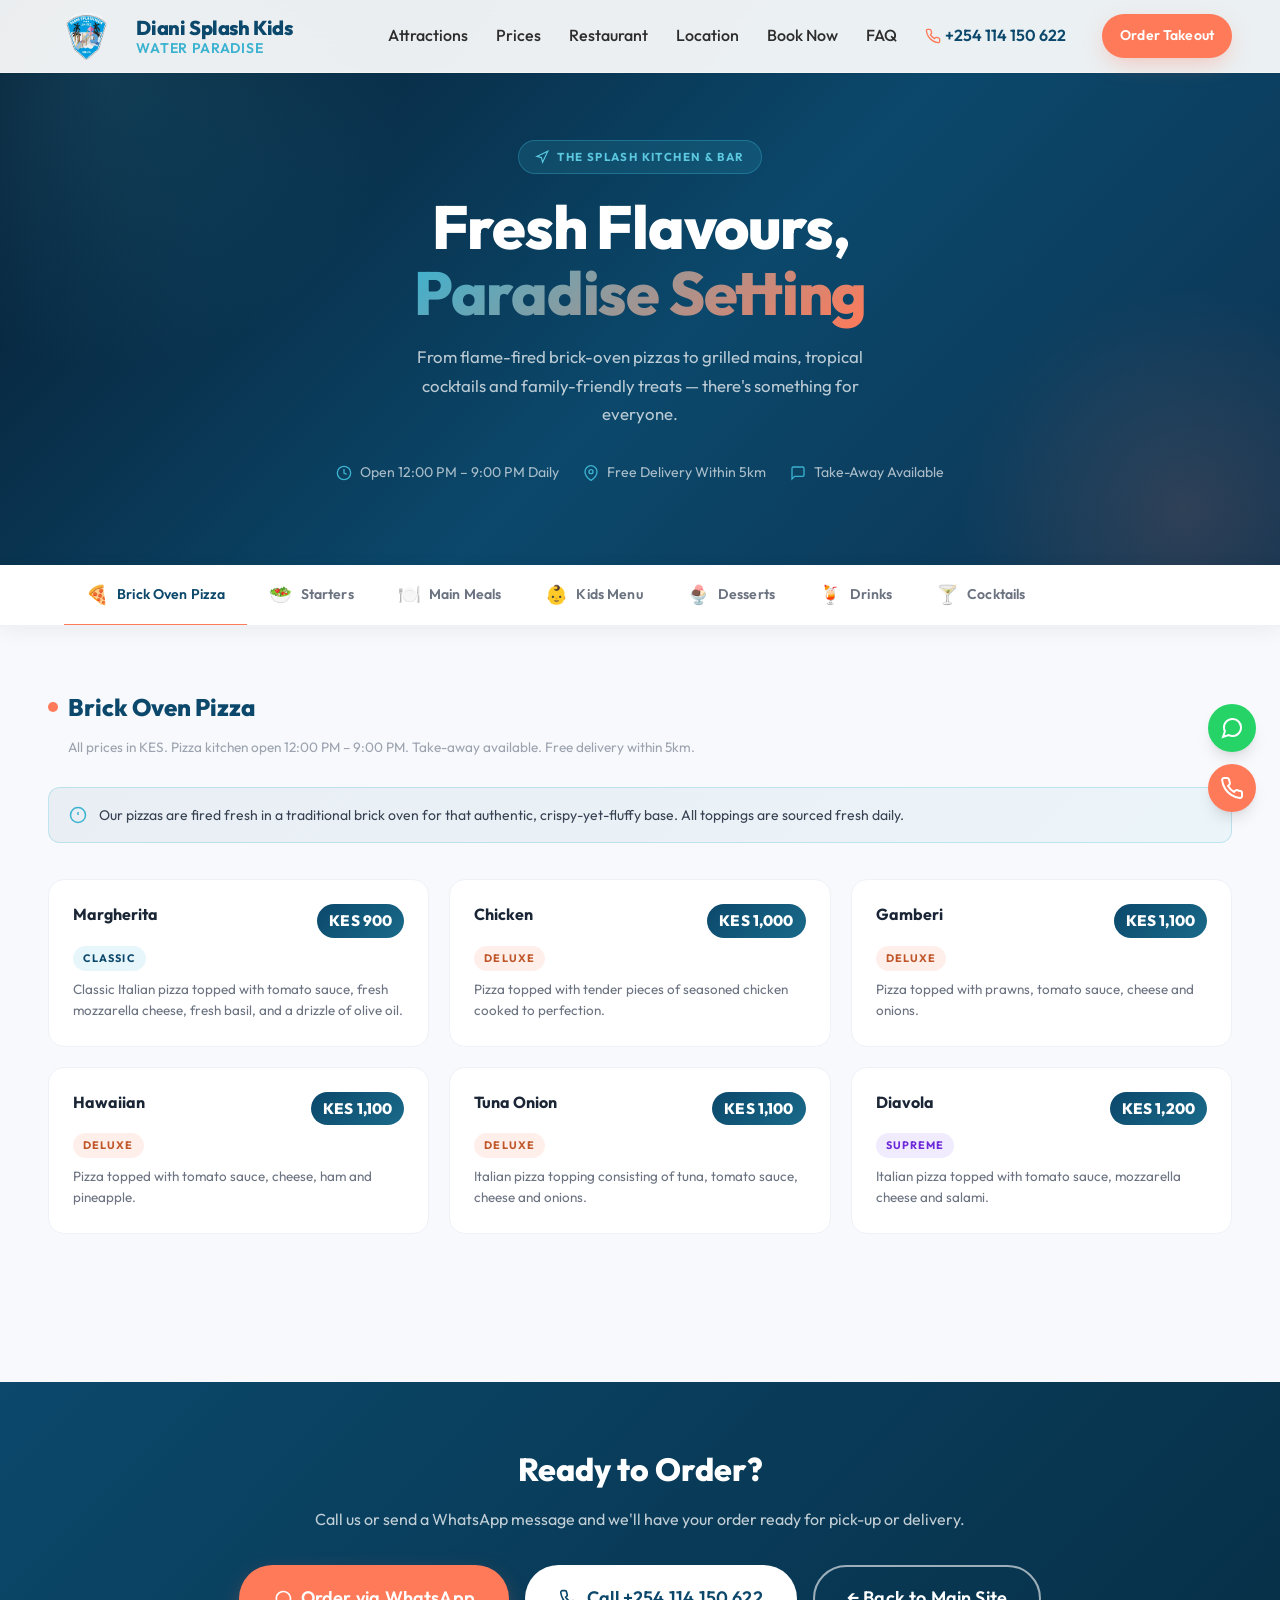
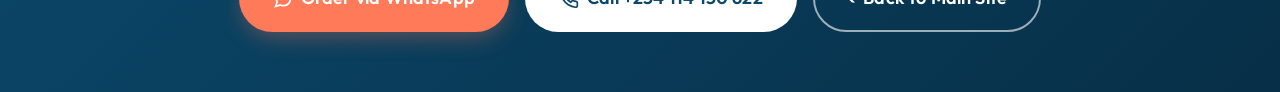
==== menu.html @ 2550af13 "Initial commit with SEO and GEO optimizations" ====
<!DOCTYPE html>
<html lang="en">
<head>
    <meta charset="UTF-8">
    <meta name="viewport" content="width=device-width, initial-scale=1.0">
    <meta http-equiv="X-UA-Compatible" content="IE=edge">
    <title>Menu | The Splash Kitchen &amp; Bar — Diani Splash Kids</title>
    <meta name="description" content="Explore the full menu at The Splash Kitchen & Bar, Diani Splash Kids. Brick-oven pizza, grilled mains, kids meals, fresh juices, cocktails and more.">
    <link rel="preconnect" href="https://fonts.googleapis.com">
    <link rel="preconnect" href="https://fonts.gstatic.com" crossorigin>
    <link href="https://fonts.googleapis.com/css2?family=Outfit:wght@300;400;500;600;700;800&display=swap" rel="stylesheet">
    <link rel="icon" type="image/webp" href="images/logo.webp">
    <link rel="stylesheet" href="css/style.css?v=2.2">

    <style>
        /* =============================================
           MENU PAGE — PREMIUM STYLES
           ============================================= */

        /* ---- Page Hero ---- */
        .menu-hero {
            background: linear-gradient(135deg, #071a2e 0%, #0B486B 55%, #0d3352 100%);
            padding: 140px 0 80px;
            text-align: center;
            position: relative;
            overflow: hidden;
        }
        .menu-hero::before {
            content: '';
            position: absolute;
            top: -40%;
            left: -15%;
            width: 600px;
            height: 600px;
            background: radial-gradient(circle, rgba(59,178,208,.18) 0%, transparent 70%);
            border-radius: 50%;
            pointer-events: none;
        }
        .menu-hero::after {
            content: '';
            position: absolute;
            bottom: -30%;
            right: -10%;
            width: 450px;
            height: 450px;
            background: radial-gradient(circle, rgba(255,122,89,.14) 0%, transparent 70%);
            border-radius: 50%;
            pointer-events: none;
        }
        .menu-hero-inner { position: relative; z-index: 1; }
        .menu-hero-badge {
            display: inline-flex;
            align-items: center;
            gap: 8px;
            background: rgba(59,178,208,.15);
            border: 1px solid rgba(59,178,208,.35);
            color: #5CC8E0;
            font-size: .72rem;
            font-weight: 700;
            text-transform: uppercase;
            letter-spacing: .12em;
            padding: 6px 16px;
            border-radius: 100px;
            margin-bottom: 20px;
        }
        .menu-hero-title {
            font-size: clamp(2.2rem, 5vw, 3.8rem);
            font-weight: 800;
            color: #fff;
            line-height: 1.1;
            letter-spacing: -.02em;
            margin-bottom: 16px;
        }
        .menu-hero-title span {
            background: linear-gradient(135deg, #3BB2D0, #FF7A59);
            -webkit-background-clip: text;
            -webkit-text-fill-color: transparent;
            background-clip: text;
        }
        .menu-hero-sub {
            font-size: 1.05rem;
            color: rgba(255,255,255,.72);
            max-width: 500px;
            margin: 0 auto 32px;
            line-height: 1.7;
        }
        .menu-hero-info {
            display: flex;
            flex-wrap: wrap;
            gap: 24px;
            justify-content: center;
        }
        .menu-hero-info-item {
            display: flex;
            align-items: center;
            gap: 8px;
            font-size: .88rem;
            color: rgba(255,255,255,.65);
        }
        .menu-hero-info-item svg { color: #3BB2D0; flex-shrink: 0; }

        /* ---- Tab Nav ---- */
        .menu-tabs-wrapper {
            background: #fff;
            border-bottom: 2px solid #eef2f7;
            position: sticky;
            top: 72px;
            z-index: 90;
            box-shadow: 0 4px 20px rgba(0,0,0,.06);
        }
        .menu-tabs {
            display: flex;
            gap: 0;
            overflow-x: auto;
            scrollbar-width: none;
            -ms-overflow-style: none;
            max-width: 1200px;
            margin: 0 auto;
            padding: 0 24px;
        }
        .menu-tabs::-webkit-scrollbar { display: none; }

        .menu-tab {
            display: flex;
            align-items: center;
            gap: 8px;
            padding: 18px 22px;
            font-family: 'Outfit', sans-serif;
            font-size: .88rem;
            font-weight: 600;
            color: #6B7280;
            background: none;
            border: none;
            border-bottom: 3px solid transparent;
            cursor: pointer;
            white-space: nowrap;
            transition: all .22s ease;
            margin-bottom: -2px;
            letter-spacing: .01em;
        }
        .menu-tab .tab-icon { font-size: 1.15rem; }
        .menu-tab:hover { color: #0B486B; }
        .menu-tab.active {
            color: #0B486B;
            border-bottom-color: #FF7A59;
        }

        /* ---- Menu Content Area ---- */
        .menu-content {
            background: #f7f9fc;
            min-height: 60vh;
            padding: 60px 0 100px;
        }
        .menu-panel { display: none; }
        .menu-panel.active { display: block; }

        .menu-section-heading {
            font-size: 1.5rem;
            font-weight: 800;
            color: #0B486B;
            margin: 0 0 8px;
            display: flex;
            align-items: center;
            gap: 10px;
        }
        .menu-section-heading .dot {
            width: 10px; height: 10px;
            border-radius: 50%;
            background: #FF7A59;
            flex-shrink: 0;
        }
        .menu-section-note {
            font-size: .85rem;
            color: #9CA3AF;
            margin-bottom: 28px;
            padding-left: 20px;
        }

        /* ---- Menu Grid ---- */
        .menu-grid {
            display: grid;
            grid-template-columns: repeat(auto-fill, minmax(300px, 1fr));
            gap: 20px;
            margin-bottom: 48px;
        }

        /* ---- Menu Item Card ---- */
        .menu-card {
            background: #fff;
            border-radius: 16px;
            padding: 24px;
            border: 1.5px solid #eef2f7;
            transition: all .25s cubic-bezier(.16,1,.3,1);
            position: relative;
            display: flex;
            flex-direction: column;
            gap: 8px;
        }
        .menu-card:hover {
            transform: translateY(-4px);
            box-shadow: 0 16px 40px rgba(11,72,107,.12);
            border-color: rgba(59,178,208,.3);
        }
        .menu-card-top {
            display: flex;
            align-items: flex-start;
            justify-content: space-between;
            gap: 12px;
        }
        .menu-card-name {
            font-size: 1rem;
            font-weight: 700;
            color: #1a2535;
            line-height: 1.3;
            flex: 1;
        }
        .menu-card-price {
            font-size: .95rem;
            font-weight: 800;
            color: #fff;
            background: linear-gradient(135deg, #0B486B, #1a6a8a);
            padding: 4px 12px;
            border-radius: 100px;
            white-space: nowrap;
            flex-shrink: 0;
            letter-spacing: .01em;
        }
        .menu-card-tier {
            display: inline-block;
            font-size: .68rem;
            font-weight: 700;
            text-transform: uppercase;
            letter-spacing: .1em;
            padding: 3px 10px;
            border-radius: 100px;
            align-self: flex-start;
        }
        .tier-classic { background: rgba(59,178,208,.12); color: #0B486B; }
        .tier-deluxe  { background: rgba(255,122,89,.12); color: #c0572b; }
        .tier-supreme { background: rgba(139,92,246,.12);  color: #6d28d9; }

        .menu-card-desc {
            font-size: .84rem;
            color: #6B7280;
            line-height: 1.6;
        }
        .menu-card-ingredients {
            font-size: .8rem;
            color: #9CA3AF;
            line-height: 1.5;
        }
        .menu-card-ingredients strong {
            font-weight: 600;
            color: #6B7280;
        }

        /* ---- Drinks layout — two-column for lists ---- */
        .menu-drinks-grid {
            display: grid;
            grid-template-columns: repeat(auto-fill, minmax(260px, 1fr));
            gap: 16px;
            margin-bottom: 40px;
        }
        .drink-card {
            background: #fff;
            border-radius: 14px;
            padding: 18px 20px;
            border: 1.5px solid #eef2f7;
            display: flex;
            align-items: center;
            justify-content: space-between;
            gap: 12px;
            transition: all .22s ease;
        }
        .drink-card:hover {
            transform: translateY(-3px);
            box-shadow: 0 10px 28px rgba(11,72,107,.1);
            border-color: rgba(59,178,208,.3);
        }
        .drink-card-left { flex: 1; }
        .drink-card-name {
            font-size: .95rem;
            font-weight: 700;
            color: #1a2535;
        }
        .drink-card-sub {
            font-size: .78rem;
            color: #9CA3AF;
            margin-top: 3px;
            line-height: 1.4;
        }
        .drink-card-price {
            font-size: .9rem;
            font-weight: 800;
            color: #0B486B;
            white-space: nowrap;
            flex-shrink: 0;
        }

        /* Cocktail card — needs ingredients */
        .cocktail-card {
            background: #fff;
            border-radius: 16px;
            padding: 22px 24px;
            border: 1.5px solid #eef2f7;
            transition: all .25s ease;
            display: flex;
            flex-direction: column;
            gap: 8px;
        }
        .cocktail-card:hover {
            transform: translateY(-4px);
            box-shadow: 0 16px 40px rgba(11,72,107,.12);
            border-color: rgba(255,122,89,.3);
        }
        .cocktail-card-top {
            display: flex;
            align-items: flex-start;
            justify-content: space-between;
            gap: 12px;
        }
        .cocktail-card-name {
            font-size: 1rem;
            font-weight: 700;
            color: #1a2535;
        }
        .cocktail-card-price {
            font-size: .9rem;
            font-weight: 800;
            color: #fff;
            background: linear-gradient(135deg, #FF7A59, #e85d38);
            padding: 4px 12px;
            border-radius: 100px;
            white-space: nowrap;
            flex-shrink: 0;
        }
        .cocktail-card-ingredients {
            font-size: .82rem;
            color: #9CA3AF;
            line-height: 1.55;
        }

        /* Sub-section separator */
        .menu-sub-section { margin-top: 48px; }
        .menu-sub-section:first-child { margin-top: 0; }

        .sub-heading {
            display: flex;
            align-items: center;
            gap: 12px;
            margin-bottom: 20px;
        }
        .sub-heading-title {
            font-size: 1.05rem;
            font-weight: 700;
            color: #374151;
            white-space: nowrap;
        }
        .sub-heading-line {
            flex: 1;
            height: 1px;
            background: #e5e9f0;
        }

        /* ---- Note Banner ---- */
        .menu-note {
            background: linear-gradient(135deg, rgba(11,72,107,.06), rgba(59,178,208,.06));
            border: 1px solid rgba(59,178,208,.25);
            border-radius: 12px;
            padding: 16px 20px;
            display: flex;
            align-items: flex-start;
            gap: 12px;
            margin-bottom: 36px;
            font-size: .875rem;
            color: #374151;
            line-height: 1.6;
        }
        .menu-note svg { color: #3BB2D0; flex-shrink: 0; margin-top: 2px; }

        /* ---- Order CTA bar ---- */
        .menu-order-bar {
            background: linear-gradient(135deg, #0B486B 0%, #072f47 100%);
            padding: 60px 0;
            text-align: center;
        }
        .menu-order-bar h2 {
            font-size: 2rem;
            font-weight: 800;
            color: #fff;
            margin-bottom: 10px;
        }
        .menu-order-bar p {
            color: rgba(255,255,255,.75);
            margin-bottom: 32px;
            font-size: 1rem;
        }
        .menu-order-btns {
            display: flex;
            gap: 16px;
            justify-content: center;
            flex-wrap: wrap;
        }

        /* ---- Responsive ---- */
        @media (max-width: 768px) {
            .menu-hero { padding: 120px 0 56px; }
            .menu-tab { padding: 14px 16px; font-size: .8rem; }
            .menu-grid { grid-template-columns: 1fr; }
            .menu-drinks-grid { grid-template-columns: 1fr; }
        }
    </style>
</head>
<body>

    <!-- Skip to Content -->
    <a href="#main-content" class="skip-link">Skip to main content</a>

    <!-- Header -->
    <header class="site-header scrolled" id="header">
        <div class="container header-container">
            <a href="index.html" class="logo" aria-label="Diani Splash Kids Home">
                <img src="images/logo.webp" alt="Diani Splash Kids Logo" class="logo-img">
                <div class="logo-text">
                    <span class="logo-title">Diani Splash Kids</span>
                    <span class="logo-tagline">Water Paradise</span>
                </div>
            </a>
            <nav class="main-nav" aria-label="Main Navigation">
                <button class="mobile-menu-toggle" id="menuToggle" aria-label="Toggle navigation menu" aria-expanded="false">
                    <span class="hamburger-line"></span>
                    <span class="hamburger-line"></span>
                    <span class="hamburger-line"></span>
                </button>
                <ul class="nav-list" id="navList" role="menubar">
                    <li role="none"><a href="index.html#attractions" class="nav-link" role="menuitem">Attractions</a></li>
                    <li role="none"><a href="index.html#pricing" class="nav-link" role="menuitem">Prices</a></li>
                    <li role="none"><a href="index.html#restaurant" class="nav-link" role="menuitem">Restaurant</a></li>
                    <li role="none"><a href="index.html#location" class="nav-link" role="menuitem">Location</a></li>
                    <li role="none"><a href="index.html#booking" class="nav-link" role="menuitem">Book Now</a></li>
                    <li role="none"><a href="index.html#faq" class="nav-link" role="menuitem">FAQ</a></li>
                    <li role="none"><a href="tel:+254114150622" class="nav-link phone-link" role="menuitem">
                        <svg width="16" height="16" viewBox="0 0 24 24" fill="none" stroke="currentColor" stroke-width="2" aria-hidden="true"><path d="M22 16.92v3a2 2 0 0 1-2.18 2 19.79 19.79 0 0 1-8.63-3.07 19.5 19.5 0 0 1-6-6 19.79 19.79 0 0 1-3.07-8.67A2 2 0 0 1 4.11 2h3a2 2 0 0 1 2 1.72 12.84 12.84 0 0 0 .7 2.81 2 2 0 0 1-.45 2.11L8.09 9.91a16 16 0 0 0 6 6l1.27-1.27a2 2 0 0 1 2.11-.45 12.84 12.84 0 0 0 2.81.7A2 2 0 0 1 22 16.92z"/></svg>
                        +254 114 150 622
                    </a></li>
                </ul>
                <a href="https://wa.me/254114150622?text=Hello%20Diani%20Splash%20Kids,%20I'd%20like%20to%20order%20some%20takeaway%20food!" target="_blank" rel="noopener" class="btn btn-coral btn-small header-cta">Order Takeout</a>
            </nav>
        </div>
    </header>

    <main id="main-content">

        <!-- Hero Banner -->
        <section class="menu-hero" aria-label="Menu page hero">
            <div class="container menu-hero-inner">
                <div class="menu-hero-badge">
                    <svg width="14" height="14" viewBox="0 0 24 24" fill="none" stroke="currentColor" stroke-width="2"><path d="M3 11l19-9-9 19-2-8-8-2z"/></svg>
                    The Splash Kitchen &amp; Bar
                </div>
                <h1 class="menu-hero-title">Fresh Flavours,<br><span>Paradise Setting</span></h1>
                <p class="menu-hero-sub">From flame-fired brick-oven pizzas to grilled mains, tropical cocktails and family-friendly treats — there's something for everyone.</p>
                <div class="menu-hero-info">
                    <span class="menu-hero-info-item">
                        <svg width="16" height="16" viewBox="0 0 24 24" fill="none" stroke="currentColor" stroke-width="2"><circle cx="12" cy="12" r="10"/><path d="M12 6v6l4 2"/></svg>
                        Open 12:00 PM – 9:00 PM Daily
                    </span>
                    <span class="menu-hero-info-item">
                        <svg width="16" height="16" viewBox="0 0 24 24" fill="none" stroke="currentColor" stroke-width="2"><path d="M21 10c0 7-9 13-9 13s-9-6-9-13a9 9 0 0 1 18 0z"/><circle cx="12" cy="10" r="3"/></svg>
                        Free Delivery Within 5km
                    </span>
                    <span class="menu-hero-info-item">
                        <svg width="16" height="16" viewBox="0 0 24 24" fill="none" stroke="currentColor" stroke-width="2"><path d="M21 15a2 2 0 0 1-2 2H7l-4 4V5a2 2 0 0 1 2-2h14a2 2 0 0 1 2 2z"/></svg>
                        Take-Away Available
                    </span>
                </div>
            </div>
        </section>

        <!-- Sticky Tab Navigation -->
        <div class="menu-tabs-wrapper" role="tablist" aria-label="Menu categories">
            <div class="menu-tabs">
                <button class="menu-tab active" data-tab="pizza" role="tab" aria-selected="true" aria-controls="panel-pizza" id="tab-pizza">
                    <span class="tab-icon">🍕</span> Brick Oven Pizza
                </button>
                <button class="menu-tab" data-tab="starters" role="tab" aria-selected="false" aria-controls="panel-starters" id="tab-starters">
                    <span class="tab-icon">🥗</span> Starters
                </button>
                <button class="menu-tab" data-tab="mains" role="tab" aria-selected="false" aria-controls="panel-mains" id="tab-mains">
                    <span class="tab-icon">🍽️</span> Main Meals
                </button>
                <button class="menu-tab" data-tab="kids" role="tab" aria-selected="false" aria-controls="panel-kids" id="tab-kids">
                    <span class="tab-icon">👶</span> Kids Menu
                </button>
                <button class="menu-tab" data-tab="desserts" role="tab" aria-selected="false" aria-controls="panel-desserts" id="tab-desserts">
                    <span class="tab-icon">🍨</span> Desserts
                </button>
                <button class="menu-tab" data-tab="drinks" role="tab" aria-selected="false" aria-controls="panel-drinks" id="tab-drinks">
                    <span class="tab-icon">🍹</span> Drinks
                </button>
                <button class="menu-tab" data-tab="cocktails" role="tab" aria-selected="false" aria-controls="panel-cocktails" id="tab-cocktails">
                    <span class="tab-icon">🍸</span> Cocktails
                </button>
            </div>
        </div>

        <!-- Menu Content -->
        <div class="menu-content">
            <div class="container">

                <!-- ===== PIZZA ===== -->
                <div class="menu-panel active" id="panel-pizza" role="tabpanel" aria-labelledby="tab-pizza">
                    <h2 class="menu-section-heading"><span class="dot"></span>Brick Oven Pizza</h2>
                    <p class="menu-section-note">All prices in KES. Pizza kitchen open 12:00 PM – 9:00 PM. Take-away available. Free delivery within 5km.</p>
                    <div class="menu-note">
                        <svg width="18" height="18" viewBox="0 0 24 24" fill="none" stroke="currentColor" stroke-width="2"><circle cx="12" cy="12" r="10"/><line x1="12" y1="8" x2="12" y2="12"/><line x1="12" y1="16" x2="12.01" y2="16"/></svg>
                        Our pizzas are fired fresh in a traditional brick oven for that authentic, crispy-yet-fluffy base. All toppings are sourced fresh daily.
                    </div>
                    <div class="menu-grid">
                        <div class="menu-card">
                            <div class="menu-card-top">
                                <span class="menu-card-name">Margherita</span>
                                <span class="menu-card-price">KES 900</span>
                            </div>
                            <span class="menu-card-tier tier-classic">Classic</span>
                            <p class="menu-card-desc">Classic Italian pizza topped with tomato sauce, fresh mozzarella cheese, fresh basil, and a drizzle of olive oil.</p>
                        </div>
                        <div class="menu-card">
                            <div class="menu-card-top">
                                <span class="menu-card-name">Chicken</span>
                                <span class="menu-card-price">KES 1,000</span>
                            </div>
                            <span class="menu-card-tier tier-deluxe">Deluxe</span>
                            <p class="menu-card-desc">Pizza topped with tender pieces of seasoned chicken cooked to perfection.</p>
                        </div>
                        <div class="menu-card">
                            <div class="menu-card-top">
                                <span class="menu-card-name">Gamberi</span>
                                <span class="menu-card-price">KES 1,100</span>
                            </div>
                            <span class="menu-card-tier tier-deluxe">Deluxe</span>
                            <p class="menu-card-desc">Pizza topped with prawns, tomato sauce, cheese and onions.</p>
                        </div>
                        <div class="menu-card">
                            <div class="menu-card-top">
                                <span class="menu-card-name">Hawaiian</span>
                                <span class="menu-card-price">KES 1,100</span>
                            </div>
                            <span class="menu-card-tier tier-deluxe">Deluxe</span>
                            <p class="menu-card-desc">Pizza topped with tomato sauce, cheese, ham and pineapple.</p>
                        </div>
                        <div class="menu-card">
                            <div class="menu-card-top">
                                <span class="menu-card-name">Tuna Onion</span>
                                <span class="menu-card-price">KES 1,100</span>
                            </div>
                            <span class="menu-card-tier tier-deluxe">Deluxe</span>
                            <p class="menu-card-desc">Italian pizza topping consisting of tuna, tomato sauce, cheese and onions.</p>
                        </div>
                        <div class="menu-card">
                            <div class="menu-card-top">
                                <span class="menu-card-name">Diavola</span>
                                <span class="menu-card-price">KES 1,200</span>
                            </div>
                            <span class="menu-card-tier tier-supreme">Supreme</span>
                            <p class="menu-card-desc">Italian pizza topped with tomato sauce, mozzarella cheese and salami.</p>
                        </div>
                    </div>
                </div>

                <!-- ===== STARTERS ===== -->
                <div class="menu-panel" id="panel-starters" role="tabpanel" aria-labelledby="tab-starters">
                    <h2 class="menu-section-heading"><span class="dot"></span>Starters</h2>
                    <p class="menu-section-note">All prices in KES.</p>

                    <div class="menu-sub-section">
                        <div class="sub-heading">
                            <span class="sub-heading-title">Snacks</span>
                            <span class="sub-heading-line"></span>
                        </div>
                        <div class="menu-drinks-grid">
                            <div class="drink-card">
                                <div class="drink-card-left">
                                    <div class="drink-card-name">Chips</div>
                                </div>
                                <span class="drink-card-price">KES 250</span>
                            </div>
                            <div class="drink-card">
                                <div class="drink-card-left">
                                    <div class="drink-card-name">Chips Masala</div>
                                </div>
                                <span class="drink-card-price">KES 300</span>
                            </div>
                            <div class="drink-card">
                                <div class="drink-card-left">
                                    <div class="drink-card-name">Sausages Beef</div>
                                    <div class="drink-card-sub">2 pieces</div>
                                </div>
                                <span class="drink-card-price">KES 250</span>
                            </div>
                            <div class="drink-card">
                                <div class="drink-card-left">
                                    <div class="drink-card-name">Beef Samosas</div>
                                    <div class="drink-card-sub">2 pieces</div>
                                </div>
                                <span class="drink-card-price">KES 250</span>
                            </div>
                            <div class="drink-card">
                                <div class="drink-card-left">
                                    <div class="drink-card-name">Pancakes</div>
                                    <div class="drink-card-sub">2 pieces — topped with honey and chocolate</div>
                                </div>
                                <span class="drink-card-price">KES 250</span>
                            </div>
                        </div>
                    </div>

                    <div class="menu-sub-section">
                        <div class="sub-heading">
                            <span class="sub-heading-title">Salads</span>
                            <span class="sub-heading-line"></span>
                        </div>
                        <div class="menu-grid">
                            <div class="menu-card">
                                <div class="menu-card-top">
                                    <span class="menu-card-name">Mummy Salad</span>
                                    <span class="menu-card-price">KES 350</span>
                                </div>
                                <p class="menu-card-ingredients"><strong>Ingredients:</strong> Lettuce, tomatoes, onions, avocado, carrots, toasted chicken, honey/mustard, salt, sugar, vinegar.</p>
                            </div>
                            <div class="menu-card">
                                <div class="menu-card-top">
                                    <span class="menu-card-name">Potato Salad</span>
                                    <span class="menu-card-price">KES 300</span>
                                </div>
                                <p class="menu-card-ingredients"><strong>Ingredients:</strong> Boiled potatoes, celery, carrots, onions, peas, mayonnaise, garlic, salt, pepper.</p>
                            </div>
                        </div>
                    </div>
                </div>

                <!-- ===== MAINS ===== -->
                <div class="menu-panel" id="panel-mains" role="tabpanel" aria-labelledby="tab-mains">
                    <h2 class="menu-section-heading"><span class="dot"></span>Main Meals</h2>
                    <p class="menu-section-note">All prices in KES.</p>
                    <div class="menu-note">
                        <svg width="18" height="18" viewBox="0 0 24 24" fill="none" stroke="currentColor" stroke-width="2"><circle cx="12" cy="12" r="10"/><line x1="12" y1="8" x2="12" y2="12"/><line x1="12" y1="16" x2="12.01" y2="16"/></svg>
                        All main meals are served with your choice of: Vegetable rice / White rice / Chips / Mashed potatoes / Ugali / Roast potatoes / Chapati, and kachumbari.
                    </div>

                    <div class="menu-sub-section">
                        <div class="sub-heading">
                            <span class="sub-heading-title">🥩 Beef &amp; Pasta</span>
                            <span class="sub-heading-line"></span>
                        </div>
                        <div class="menu-grid">
                            <div class="menu-card">
                                <div class="menu-card-top">
                                    <span class="menu-card-name">Spaghetti Bolognese</span>
                                    <span class="menu-card-price">KES 800</span>
                                </div>
                                <p class="menu-card-desc">Spaghetti, minced meat, tomatoes, garlic, herbs and spices.</p>
                            </div>
                            <div class="menu-card">
                                <div class="menu-card-top">
                                    <span class="menu-card-name">Beef Steak Fingers</span>
                                    <span class="menu-card-price">KES 1,000</span>
                                </div>
                                <p class="menu-card-desc">Deep fried stripped beef coated with bread crumbs, herbs and spices.</p>
                            </div>
                            <div class="menu-card">
                                <div class="menu-card-top">
                                    <span class="menu-card-name">Stir Fry Beef / Filet</span>
                                    <span class="menu-card-price">KES 1,000</span>
                                </div>
                                <p class="menu-card-desc">Pan fried beef infused with herbs and a few spices.</p>
                            </div>
                            <div class="menu-card">
                                <div class="menu-card-top">
                                    <span class="menu-card-name">Beef Schnitzel / Filet</span>
                                    <span class="menu-card-price">KES 1,000</span>
                                </div>
                                <p class="menu-card-desc">Deep fried beef steak coated with breadcrumbs.</p>
                            </div>
                            <div class="menu-card">
                                <div class="menu-card-top">
                                    <span class="menu-card-name">Beef Stew / Filet</span>
                                    <span class="menu-card-price">KES 800</span>
                                </div>
                                <p class="menu-card-desc">Seasoned stewed beef cooked with vegetables like potatoes, carrots and peas (vegetables optional).</p>
                            </div>
                        </div>
                    </div>

                    <div class="menu-sub-section">
                        <div class="sub-heading">
                            <span class="sub-heading-title">🍗 Chicken</span>
                            <span class="sub-heading-line"></span>
                        </div>
                        <div class="menu-grid">
                            <div class="menu-card">
                                <div class="menu-card-top">
                                    <span class="menu-card-name">Chicken Steak Fingers</span>
                                    <span class="menu-card-price">KES 700</span>
                                </div>
                                <p class="menu-card-desc">Deep fried seasoned stripped chicken coated with breadcrumbs.</p>
                            </div>
                            <div class="menu-card">
                                <div class="menu-card-top">
                                    <span class="menu-card-name">Chips and Chicken</span>
                                    <span class="menu-card-price">KES 800</span>
                                </div>
                                <p class="menu-card-desc">Deep fried seasoned chicken with a side of chips.</p>
                            </div>
                            <div class="menu-card">
                                <div class="menu-card-top">
                                    <span class="menu-card-name">Stir Fry Chicken / Breast</span>
                                    <span class="menu-card-price">KES 800</span>
                                </div>
                                <p class="menu-card-desc">Pan fried chicken infused with herbs and a few spices.</p>
                            </div>
                            <div class="menu-card">
                                <div class="menu-card-top">
                                    <span class="menu-card-name">Kuku Choma / Grilled Chicken</span>
                                    <span class="menu-card-price">KES 1,200</span>
                                </div>
                                <p class="menu-card-desc">½ roasted chicken and chips.</p>
                            </div>
                            <div class="menu-card">
                                <div class="menu-card-top">
                                    <span class="menu-card-name">Kuku wa Kupaka</span>
                                    <span class="menu-card-price">KES 800</span>
                                </div>
                                <p class="menu-card-desc">Marinated in spices served with coconut sauce.</p>
                            </div>
                            <div class="menu-card">
                                <div class="menu-card-top">
                                    <span class="menu-card-name">Ingoho / Chicken (Wet)</span>
                                    <span class="menu-card-price">KES 800</span>
                                </div>
                                <p class="menu-card-desc">Fried chicken pieces braised with onions, tomatoes and spices.</p>
                            </div>
                        </div>
                    </div>

                    <div class="menu-sub-section">
                        <div class="sub-heading">
                            <span class="sub-heading-title">🐟 Fish</span>
                            <span class="sub-heading-line"></span>
                        </div>
                        <div class="menu-grid">
                            <div class="menu-card">
                                <div class="menu-card-top">
                                    <span class="menu-card-name">Fish Fingers</span>
                                    <span class="menu-card-price">KES 800</span>
                                </div>
                                <p class="menu-card-desc">Deep fried seasoned fish fingers coated with breadcrumbs.</p>
                            </div>
                            <div class="menu-card">
                                <div class="menu-card-top">
                                    <span class="menu-card-name">Pan Fried Fish Fillet</span>
                                    <span class="menu-card-price">KES 1,000</span>
                                </div>
                                <p class="menu-card-desc">Pan fried fish fillet cooked with herbs and a few spices.</p>
                            </div>
                            <div class="menu-card">
                                <div class="menu-card-top">
                                    <span class="menu-card-name">Coconut Fish Fillet</span>
                                    <span class="menu-card-price">KES 1,000</span>
                                </div>
                                <p class="menu-card-desc">Seasoned pan fried fish fillet cooked with coconut sauce.</p>
                            </div>
                        </div>
                    </div>
                </div>

                <!-- ===== KIDS ===== -->
                <div class="menu-panel" id="panel-kids" role="tabpanel" aria-labelledby="tab-kids">
                    <h2 class="menu-section-heading"><span class="dot"></span>Kids Menu</h2>
                    <p class="menu-section-note">All prices in KES. Designed for our little guests.</p>
                    <div class="menu-grid">
                        <div class="menu-card">
                            <div class="menu-card-top">
                                <span class="menu-card-name">Mini Burger</span>
                                <span class="menu-card-price">KES 600</span>
                            </div>
                            <p class="menu-card-desc">Served with a small portion of chips.</p>
                        </div>
                        <div class="menu-card">
                            <div class="menu-card-top">
                                <span class="menu-card-name">Cheese Sandwich</span>
                                <span class="menu-card-price">KES 600</span>
                            </div>
                            <p class="menu-card-desc">Grilled slices of bread with cheese and butter.</p>
                        </div>
                        <div class="menu-card">
                            <div class="menu-card-top">
                                <span class="menu-card-name">Toast Mayai</span>
                                <span class="menu-card-price">KES 250</span>
                            </div>
                            <p class="menu-card-desc">Pan fried bread coated with eggs. 3 slices.</p>
                        </div>
                        <div class="menu-card">
                            <div class="menu-card-top">
                                <span class="menu-card-name">Chips Mayai</span>
                                <span class="menu-card-price">KES 600</span>
                            </div>
                            <p class="menu-card-desc">Chips coated in 2 eggs served with kachumbari.</p>
                        </div>
                        <div class="menu-card">
                            <div class="menu-card-top">
                                <span class="menu-card-name">Splash Kids Sandwich</span>
                                <span class="menu-card-price">KES 600</span>
                            </div>
                            <p class="menu-card-desc">Bread crust filled with eggs and sliced hotdogs. 2 pieces.</p>
                        </div>
                        <div class="menu-card">
                            <div class="menu-card-top">
                                <span class="menu-card-name">Sausage Choma</span>
                                <span class="menu-card-price">KES 300</span>
                            </div>
                            <p class="menu-card-desc">Grilled sausages. 2 pieces.</p>
                        </div>
                    </div>
                </div>

                <!-- ===== DESSERTS ===== -->
                <div class="menu-panel" id="panel-desserts" role="tabpanel" aria-labelledby="tab-desserts">
                    <h2 class="menu-section-heading"><span class="dot"></span>Desserts &amp; Treats</h2>
                    <p class="menu-section-note">All prices in KES. The perfect sweet ending — or anytime treat!</p>
                    <div class="menu-drinks-grid">
                        <div class="drink-card">
                            <div class="drink-card-left">
                                <div class="drink-card-name">Ice Cream (2 Scoops)</div>
                                <div class="drink-card-sub">Vanilla, strawberry, or chocolate</div>
                            </div>
                            <span class="drink-card-price">KES 250</span>
                        </div>
                        <div class="drink-card">
                            <div class="drink-card-left">
                                <div class="drink-card-name">Banana Split</div>
                            </div>
                            <span class="drink-card-price">KES 300</span>
                        </div>
                        <div class="drink-card">
                            <div class="drink-card-left">
                                <div class="drink-card-name">Banana Fritter</div>
                            </div>
                            <span class="drink-card-price">KES 300</span>
                        </div>
                        <div class="drink-card">
                            <div class="drink-card-left">
                                <div class="drink-card-name">Fruit Salad</div>
                            </div>
                            <span class="drink-card-price">KES 300</span>
                        </div>
                        <div class="drink-card">
                            <div class="drink-card-left">
                                <div class="drink-card-name">Cotton Candy</div>
                            </div>
                            <span class="drink-card-price">KES 100</span>
                        </div>
                        <div class="drink-card">
                            <div class="drink-card-left">
                                <div class="drink-card-name">Popcorn</div>
                            </div>
                            <span class="drink-card-price">KES 50</span>
                        </div>
                    </div>
                </div>

                <!-- ===== DRINKS ===== -->
                <div class="menu-panel" id="panel-drinks" role="tabpanel" aria-labelledby="tab-drinks">
                    <h2 class="menu-section-heading"><span class="dot"></span>Drinks</h2>
                    <p class="menu-section-note">All prices in KES.</p>

                    <div class="menu-sub-section">
                        <div class="sub-heading">
                            <span class="sub-heading-title">🧃 Cold Drinks &amp; Shakes</span>
                            <span class="sub-heading-line"></span>
                        </div>
                        <div class="menu-drinks-grid">
                            <div class="drink-card">
                                <div class="drink-card-left">
                                    <div class="drink-card-name">Soda</div>
                                    <div class="drink-card-sub">Fanta, Sprite, Coke, Bitter Lemon, Stoney, Soda Water, Tonic</div>
                                </div>
                                <span class="drink-card-price">KES 100</span>
                            </div>
                            <div class="drink-card">
                                <div class="drink-card-left">
                                    <div class="drink-card-name">Fresh Juice</div>
                                    <div class="drink-card-sub">Mango, Passion, Orange, Cocktail</div>
                                </div>
                                <span class="drink-card-price">KES 200</span>
                            </div>
                            <div class="drink-card">
                                <div class="drink-card-left">
                                    <div class="drink-card-name">Milkshake</div>
                                    <div class="drink-card-sub">Oreo or Vanilla</div>
                                </div>
                                <span class="drink-card-price">KES 300</span>
                            </div>
                            <div class="drink-card">
                                <div class="drink-card-left">
                                    <div class="drink-card-name">Water — ½ Litre</div>
                                </div>
                                <span class="drink-card-price">KES 100</span>
                            </div>
                            <div class="drink-card">
                                <div class="drink-card-left">
                                    <div class="drink-card-name">Water — 1 Litre</div>
                                </div>
                                <span class="drink-card-price">KES 200</span>
                            </div>
                            <div class="drink-card">
                                <div class="drink-card-left">
                                    <div class="drink-card-name">Sparkling Water — ½ Litre</div>
                                </div>
                                <span class="drink-card-price">KES 150</span>
                            </div>
                            <div class="drink-card">
                                <div class="drink-card-left">
                                    <div class="drink-card-name">Sparkling Water — 1 Litre</div>
                                </div>
                                <span class="drink-card-price">KES 300</span>
                            </div>
                        </div>
                    </div>

                    <div class="menu-sub-section">
                        <div class="sub-heading">
                            <span class="sub-heading-title">☕ Hot Drinks</span>
                            <span class="sub-heading-line"></span>
                        </div>
                        <div class="menu-drinks-grid">
                            <div class="drink-card">
                                <div class="drink-card-left"><div class="drink-card-name">Milk</div></div>
                                <span class="drink-card-price">KES 200</span>
                            </div>
                            <div class="drink-card">
                                <div class="drink-card-left"><div class="drink-card-name">Tea</div></div>
                                <span class="drink-card-price">KES 200</span>
                            </div>
                            <div class="drink-card">
                                <div class="drink-card-left"><div class="drink-card-name">Coffee</div></div>
                                <span class="drink-card-price">KES 200</span>
                            </div>
                            <div class="drink-card">
                                <div class="drink-card-left"><div class="drink-card-name">Hot Chocolate</div></div>
                                <span class="drink-card-price">KES 200</span>
                            </div>
                            <div class="drink-card">
                                <div class="drink-card-left"><div class="drink-card-name">Espresso</div></div>
                                <span class="drink-card-price">KES 200</span>
                            </div>
                            <div class="drink-card">
                                <div class="drink-card-left"><div class="drink-card-name">Iced Tea</div></div>
                                <span class="drink-card-price">KES 300</span>
                            </div>
                            <div class="drink-card">
                                <div class="drink-card-left"><div class="drink-card-name">Iced Coffee</div></div>
                                <span class="drink-card-price">KES 300</span>
                            </div>
                        </div>
                    </div>

                    <div class="menu-sub-section">
                        <div class="sub-heading">
                            <span class="sub-heading-title">🍺 Beers</span>
                            <span class="sub-heading-line"></span>
                        </div>
                        <div class="menu-drinks-grid">
                            <div class="drink-card">
                                <div class="drink-card-left">
                                    <div class="drink-card-name">Standard Beers</div>
                                    <div class="drink-card-sub">Tusker Lager, Tusker Lite, Tusker Malt, Tusker Cider, Balozi, White Cap, Snapp</div>
                                </div>
                                <span class="drink-card-price">KES 350</span>
                            </div>
                            <div class="drink-card">
                                <div class="drink-card-left"><div class="drink-card-name">Heineken</div></div>
                                <span class="drink-card-price">KES 400</span>
                            </div>
                            <div class="drink-card">
                                <div class="drink-card-left"><div class="drink-card-name">Savannah</div></div>
                                <span class="drink-card-price">KES 400</span>
                            </div>
                            <div class="drink-card">
                                <div class="drink-card-left"><div class="drink-card-name">Guarana</div></div>
                                <span class="drink-card-price">KES 400</span>
                            </div>
                            <div class="drink-card">
                                <div class="drink-card-left"><div class="drink-card-name">Guinness</div></div>
                                <span class="drink-card-price">KES 400</span>
                            </div>
                            <div class="drink-card">
                                <div class="drink-card-left">
                                    <div class="drink-card-name">Draft Beer</div>
                                    <div class="drink-card-sub">350ml</div>
                                </div>
                                <span class="drink-card-price">KES 300</span>
                            </div>
                            <div class="drink-card">
                                <div class="drink-card-left">
                                    <div class="drink-card-name">Draft Beer</div>
                                    <div class="drink-card-sub">500ml</div>
                                </div>
                                <span class="drink-card-price">KES 400</span>
                            </div>
                        </div>
                    </div>
                </div>

                <!-- ===== COCKTAILS ===== -->
                <div class="menu-panel" id="panel-cocktails" role="tabpanel" aria-labelledby="tab-cocktails">
                    <h2 class="menu-section-heading"><span class="dot"></span>Cocktails &amp; Mocktails</h2>
                    <p class="menu-section-note">All prices in KES. Crafted with care by our bar team.</p>

                    <div class="menu-sub-section">
                        <div class="sub-heading">
                            <span class="sub-heading-title">🍸 Alcoholic Cocktails</span>
                            <span class="sub-heading-line"></span>
                        </div>
                        <div class="menu-grid">
                            <div class="cocktail-card">
                                <div class="cocktail-card-top">
                                    <span class="cocktail-card-name">Long Island</span>
                                    <span class="cocktail-card-price">KES 1,000</span>
                                </div>
                                <p class="cocktail-card-ingredients">Coke, Whisky, Dark Rum, White Rum, Vodka, Ice Cubes</p>
                            </div>
                            <div class="cocktail-card">
                                <div class="cocktail-card-top">
                                    <span class="cocktail-card-name">Piña Colada</span>
                                    <span class="cocktail-card-price">KES 700</span>
                                </div>
                                <p class="cocktail-card-ingredients">Millac Cream, Coconut Milk, Pineapple Juice, Sprite, White Rum</p>
                            </div>
                            <div class="cocktail-card">
                                <div class="cocktail-card-top">
                                    <span class="cocktail-card-name">Cuba Libre</span>
                                    <span class="cocktail-card-price">KES 650</span>
                                </div>
                                <p class="cocktail-card-ingredients">Dark Rum, Coke, Ice Cubes</p>
                            </div>
                            <div class="cocktail-card">
                                <div class="cocktail-card-top">
                                    <span class="cocktail-card-name">Mojito</span>
                                    <span class="cocktail-card-price">KES 650</span>
                                </div>
                                <p class="cocktail-card-ingredients">White Rum, Soda Water, Lime Juice, Mint Leaves</p>
                            </div>
                            <div class="cocktail-card">
                                <div class="cocktail-card-top">
                                    <span class="cocktail-card-name">Tequila Sunrise</span>
                                    <span class="cocktail-card-price">KES 650</span>
                                </div>
                                <p class="cocktail-card-ingredients">Orange Juice, Grenadine Syrup, Tequila</p>
                            </div>
                            <div class="cocktail-card">
                                <div class="cocktail-card-top">
                                    <span class="cocktail-card-name">Splash Kids Cocktail</span>
                                    <span class="cocktail-card-price">KES 650</span>
                                </div>
                                <p class="cocktail-card-ingredients">Ask your waiter for today's special creation 🍹</p>
                            </div>
                        </div>
                    </div>

                    <div class="menu-sub-section">
                        <div class="sub-heading">
                            <span class="sub-heading-title">🥤 Mocktails (Alcohol-Free)</span>
                            <span class="sub-heading-line"></span>
                        </div>
                        <div class="menu-grid">
                            <div class="cocktail-card">
                                <div class="cocktail-card-top">
                                    <span class="cocktail-card-name">Tropical</span>
                                    <span class="cocktail-card-price" style="background: linear-gradient(135deg, #10B981, #059669);">KES 400</span>
                                </div>
                                <p class="cocktail-card-ingredients">Orange Juice, Pineapple Juice, Lemon Juice, Strawberry Syrup</p>
                            </div>
                            <div class="cocktail-card">
                                <div class="cocktail-card-top">
                                    <span class="cocktail-card-name">Virgin Piña Colada</span>
                                    <span class="cocktail-card-price" style="background: linear-gradient(135deg, #10B981, #059669);">KES 400</span>
                                </div>
                                <p class="cocktail-card-ingredients">Pineapple Juice, Coconut Milk, Sprite, Millac Cream</p>
                            </div>
                            <div class="cocktail-card">
                                <div class="cocktail-card-top">
                                    <span class="cocktail-card-name">Diani Splash Kids</span>
                                    <span class="cocktail-card-price" style="background: linear-gradient(135deg, #10B981, #059669);">KES 400</span>
                                </div>
                                <p class="cocktail-card-ingredients">Orange Juice, Passion Juice, Grenadine Syrup</p>
                            </div>
                        </div>
                    </div>
                </div>

            </div><!-- /container -->
        </div><!-- /menu-content -->

        <!-- Order CTA Bar -->
        <div class="menu-order-bar">
            <div class="container">
                <h2>Ready to Order?</h2>
                <p>Call us or send a WhatsApp message and we'll have your order ready for pick-up or delivery.</p>
                <div class="menu-order-btns">
                    <a href="https://wa.me/254114150622?text=Hello%20Diani%20Splash%20Kids,%20I'd%20like%20to%20order%20some%20takeaway%20food!" target="_blank" rel="noopener noreferrer" class="btn btn-coral btn-large">
                        <svg width="20" height="20" viewBox="0 0 24 24" fill="none" stroke="currentColor" stroke-width="2" aria-hidden="true"><path d="M21 11.5a8.38 8.38 0 0 1-.9 3.8 8.5 8.5 0 0 1-7.6 4.7 8.38 8.38 0 0 1-3.8-.9L3 21l1.9-5.7a8.38 8.38 0 0 1-.9-3.8 8.5 8.5 0 0 1 4.7-7.6 8.38 8.38 0 0 1 3.8-.9h.5a8.48 8.48 0 0 1 8 8v.5z"/></svg>
                        Order via WhatsApp
                    </a>
                    <a href="tel:+254114150622" class="btn btn-light btn-large">
                        <svg width="20" height="20" viewBox="0 0 24 24" fill="none" stroke="currentColor" stroke-width="2" aria-hidden="true"><path d="M22 16.92v3a2 2 0 0 1-2.18 2 19.79 19.79 0 0 1-8.63-3.07 19.5 19.5 0 0 1-6-6 19.79 19.79 0 0 1-3.07-8.67A2 2 0 0 1 4.11 2h3a2 2 0 0 1 2 1.72 12.84 12.84 0 0 0 .7 2.81 2 2 0 0 1-.45 2.11L8.09 9.91a16 16 0 0 0 6 6l1.27-1.27a2 2 0 0 1 2.11-.45 12.84 12.84 0 0 0 2.81.7A2 2 0 0 1 22 16.92z"/></svg>
                        Call +254 114 150 622
                    </a>
                    <a href="index.html" class="btn btn-outline-light btn-large">
                        ← Back to Main Site
                    </a>
                </div>
            </div>
        </div>

    </main>

    <!-- Floating Action Buttons -->
    <div class="floating-actions" role="region" aria-label="Quick contact buttons">
        <a href="https://wa.me/254114150622" class="floating-btn floating-whatsapp" target="_blank" rel="noopener noreferrer" aria-label="Contact via WhatsApp">
            <svg width="24" height="24" viewBox="0 0 24 24" fill="none" stroke="currentColor" stroke-width="2" aria-hidden="true"><path d="M21 11.5a8.38 8.38 0 0 1-.9 3.8 8.5 8.5 0 0 1-7.6 4.7 8.38 8.38 0 0 1-3.8-.9L3 21l1.9-5.7a8.38 8.38 0 0 1-.9-3.8 8.5 8.5 0 0 1 4.7-7.6 8.38 8.38 0 0 1 3.8-.9h.5a8.48 8.48 0 0 1 8 8v.5z"/></svg>
        </a>
        <a href="tel:+254114150622" class="floating-btn floating-phone" aria-label="Call Us Now">
            <svg width="24" height="24" viewBox="0 0 24 24" fill="none" stroke="currentColor" stroke-width="2" aria-hidden="true"><path d="M22 16.92v3a2 2 0 0 1-2.18 2 19.79 19.79 0 0 1-8.63-3.07 19.5 19.5 0 0 1-6-6 19.79 19.79 0 0 1-3.07-8.67A2 2 0 0 1 4.11 2h3a2 2 0 0 1 2 1.72 12.84 12.84 0 0 0 .7 2.81 2 2 0 0 1-.45 2.11L8.09 9.91a16 16 0 0 0 6 6l1.27-1.27a2 2 0 0 1 2.11-.45 12.84 12.84 0 0 0 2.81.7A2 2 0 0 1 22 16.92z"/></svg>
        </a>
    </div>

    <!-- Scroll to Top -->
    <button class="scroll-top" id="scrollTop" aria-label="Scroll to top" title="Scroll to top">
        <svg width="20" height="20" viewBox="0 0 24 24" fill="none" stroke="currentColor" stroke-width="2.5" aria-hidden="true"><path d="M18 15l-6-6-6 6"/></svg>
    </button>

    <script>
        // ---- Tab switching ----
        const tabs = document.querySelectorAll('.menu-tab');
        const panels = document.querySelectorAll('.menu-panel');

        tabs.forEach(tab => {
            tab.addEventListener('click', () => {
                const target = tab.dataset.tab;

                tabs.forEach(t => { t.classList.remove('active'); t.setAttribute('aria-selected','false'); });
                panels.forEach(p => p.classList.remove('active'));

                tab.classList.add('active');
                tab.setAttribute('aria-selected','true');
                document.getElementById('panel-' + target).classList.add('active');

                // Scroll the tab into view on mobile
                tab.scrollIntoView({ behavior: 'smooth', block: 'nearest', inline: 'center' });
            });
        });

        // ---- Mobile menu toggle ----
        const toggle = document.getElementById('menuToggle');
        const navList = document.getElementById('navList');
        if (toggle && navList) {
            toggle.addEventListener('click', () => {
                const open = navList.classList.toggle('active');
                toggle.classList.toggle('active', open);
                toggle.setAttribute('aria-expanded', String(open));
            });
        }

        // ---- Scroll to top ----
        const scrollBtn = document.getElementById('scrollTop');
        window.addEventListener('scroll', () => {
            if (scrollBtn) scrollBtn.classList.toggle('visible', window.scrollY > 400);
        });
        if (scrollBtn) scrollBtn.addEventListener('click', () => window.scrollTo({ top: 0, behavior: 'smooth' }));
    </script>

</body>
</html>
---- css/style.css ----
/* ========================================
   DIANI SPLASH KIDS - PREMIUM STYLES
   Mobile-First | Conversion-Optimized
   ======================================== */

/* ---- CSS Custom Properties (Design Tokens) ---- */
:root {
    /* Colors */
    --ocean-deep: #0B486B;
    --ocean-deep-hover: #093857;
    --splash-cyan: #3BB2D0;
    --splash-cyan-light: #5CC8E0;
    --coral-energy: #FF7A59;
    --coral-energy-hover: #E86848;
    --sand-light: #FFF9F2;
    --white: #FFFFFF;
    --charcoal: #2D2D2D;
    --charcoal-light: #4A4A4A;
    --gray: #6B7280;
    --gray-light: #9CA3AF;
    --border: #E5E7EB;
    --border-light: #F3F4F6;
    --success: #10B981;
    
    /* Typography */
    --font-primary: 'Outfit', -apple-system, BlinkMacSystemFont, sans-serif;
    --text-xs: clamp(0.75rem, 0.7rem + 0.25vw, 0.875rem);
    --text-sm: clamp(0.875rem, 0.8rem + 0.35vw, 1rem);
    --text-base: clamp(1rem, 0.9rem + 0.5vw, 1.125rem);
    --text-lg: clamp(1.125rem, 1rem + 0.6vw, 1.25rem);
    --text-xl: clamp(1.25rem, 1.1rem + 0.75vw, 1.5rem);
    --text-2xl: clamp(1.5rem, 1.2rem + 1.5vw, 2rem);
    --text-3xl: clamp(1.875rem, 1.5rem + 1.875vw, 2.5rem);
    --text-4xl: clamp(2.25rem, 1.75rem + 2.5vw, 3.5rem);
    --text-5xl: clamp(2.75rem, 2rem + 3.75vw, 4.5rem);
    
    /* Spacing */
    --space-1: 0.25rem;
    --space-2: 0.5rem;
    --space-3: 0.75rem;
    --space-4: 1rem;
    --space-5: 1.25rem;
    --space-6: 1.5rem;
    --space-8: 2rem;
    --space-10: 2.5rem;
    --space-12: 3rem;
    --space-16: 4rem;
    --space-20: 5rem;
    --space-24: 6rem;
    --space-32: 8rem;
    
    /* Layout */
    --container-max: 1280px;
    --container-padding: clamp(1.25rem, 4vw, 3rem);
    --radius-sm: 8px;
    --radius-md: 12px;
    --radius-lg: 16px;
    --radius-xl: 24px;
    --radius-full: 9999px;
    
    /* Shadows */
    --shadow-sm: 0 1px 2px 0 rgba(0, 0, 0, 0.05);
    --shadow-md: 0 4px 6px -1px rgba(0, 0, 0, 0.08), 0 2px 4px -1px rgba(0, 0, 0, 0.04);
    --shadow-lg: 0 10px 15px -3px rgba(0, 0, 0, 0.1), 0 4px 6px -2px rgba(0, 0, 0, 0.05);
    --shadow-xl: 0 20px 25px -5px rgba(0, 0, 0, 0.1), 0 10px 10px -5px rgba(0, 0, 0, 0.04);
    --shadow-coral: 0 8px 25px -5px rgba(255, 122, 89, 0.4);
    
    /* Transitions */
    --transition-fast: 150ms cubic-bezier(0.4, 0, 0.2, 1);
    --transition-base: 250ms cubic-bezier(0.4, 0, 0.2, 1);
    --transition-slow: 400ms cubic-bezier(0.4, 0, 0.2, 1);
    --transition-spring: 500ms cubic-bezier(0.34, 1.56, 0.64, 1);
    
    /* Z-Index */
    --z-base: 1;
    --z-above: 10;
    --z-header: 100;
    --z-sticky: 200;
    --z-overlay: 300;
    --z-modal: 400;
}

/* ---- Reset & Base ---- */
*, *::before, *::after {
    margin: 0;
    padding: 0;
    box-sizing: border-box;
}

[hidden] {
    display: none !important;
}

html {
    scroll-behavior: smooth;
    -webkit-text-size-adjust: 100%;
    -webkit-font-smoothing: antialiased;
    -moz-osx-font-smoothing: grayscale;
}

body {
    font-family: var(--font-primary);
    font-size: var(--text-base);
    line-height: 1.7;
    color: var(--charcoal);
    background: var(--white);
    overflow-x: hidden;
}

img {
    max-width: 100%;
    height: auto;
    display: block;
}

a {
    color: inherit;
    text-decoration: none;
}

button {
    font-family: inherit;
    cursor: pointer;
    border: none;
    background: none;
}

ul, ol {
    list-style: none;
}

address {
    font-style: normal;
}

/* Skip Link (Accessibility) */
.skip-link {
    position: absolute;
    top: -100%;
    left: 50%;
    transform: translateX(-50%);
    background: var(--ocean-deep);
    color: var(--white);
    padding: var(--space-3) var(--space-6);
    border-radius: var(--radius-md);
    font-weight: 600;
    z-index: var(--z-modal);
    transition: top var(--transition-base);
}

.skip-link:focus {
    top: var(--space-4);
}

/* ---- Utility Classes ---- */
.container {
    max-width: var(--container-max);
    margin: 0 auto;
    padding: 0 var(--container-padding);
    width: 100%;
}

.hidden {
    display: none !important;
}

/* ---- Buttons ---- */
.btn {
    display: inline-flex;
    align-items: center;
    justify-content: center;
    gap: var(--space-2);
    font-family: var(--font-primary);
    font-weight: 600;
    text-align: center;
    border-radius: var(--radius-full);
    transition: all var(--transition-base);
    cursor: pointer;
    white-space: nowrap;
    min-height: 48px;
    padding: var(--space-3) var(--space-6);
    font-size: var(--text-sm);
    letter-spacing: 0.01em;
    border: 2px solid transparent;
}

.btn svg {
    flex-shrink: 0;
}

.btn-primary {
    background: var(--ocean-deep);
    color: var(--white);
}

.btn-primary:hover {
    background: var(--ocean-deep-hover);
    transform: translateY(-2px);
    box-shadow: var(--shadow-md);
}

.btn-coral {
    background: var(--coral-energy);
    color: var(--white);
    box-shadow: var(--shadow-coral);
}

.btn-coral:hover {
    background: var(--coral-energy-hover);
    transform: translateY(-2px);
    box-shadow: 0 12px 30px -5px rgba(255, 122, 89, 0.5);
}

.btn-outline {
    background: transparent;
    color: var(--white);
    border-color: rgba(255, 255, 255, 0.5);
}

.btn-outline:hover {
    background: rgba(255, 255, 255, 0.1);
    border-color: var(--white);
    transform: translateY(-2px);
}

.btn-outline-dark {
    background: transparent;
    color: var(--ocean-deep);
    border-color: var(--ocean-deep);
}

.btn-outline-dark:hover {
    background: var(--ocean-deep);
    color: var(--white);
    transform: translateY(-2px);
}

.btn-light {
    background: var(--white);
    color: var(--ocean-deep);
}

.btn-light:hover {
    background: var(--sand-light);
    transform: translateY(-2px);
    box-shadow: var(--shadow-lg);
}

.btn-outline-light {
    background: transparent;
    color: var(--white);
    border-color: rgba(255, 255, 255, 0.6);
}

.btn-outline-light:hover {
    background: rgba(255, 255, 255, 0.15);
    border-color: var(--white);
}

.btn-small {
    padding: var(--space-2) var(--space-4);
    font-size: var(--text-xs);
    min-height: 36px;
}

.btn-large {
    padding: var(--space-4) var(--space-8);
    font-size: var(--text-base);
    min-height: 56px;
}

.btn-xlarge {
    padding: var(--space-4) var(--space-10);
    font-size: var(--text-lg);
    min-height: 64px;
}

.btn-full {
    width: 100%;
}

/* ---- Section Labels & Headers ---- */
.section-label {
    display: inline-block;
    font-size: var(--text-xs);
    font-weight: 700;
    text-transform: uppercase;
    letter-spacing: 0.15em;
    color: var(--splash-cyan);
    margin-bottom: var(--space-3);
}

.section-label.light {
    color: rgba(255, 255, 255, 0.85);
}

.section-title {
    font-size: var(--text-3xl);
    font-weight: 800;
    line-height: 1.15;
    color: var(--charcoal);
    margin-bottom: var(--space-4);
}

.section-title.light {
    color: var(--white);
}

.section-subtitle {
    font-size: var(--text-lg);
    color: var(--gray);
    max-width: 600px;
    line-height: 1.6;
}

.section-subtitle.light {
    color: rgba(255, 255, 255, 0.85);
}

.section-header {
    text-align: center;
    margin-bottom: var(--space-16);
    max-width: 700px;
    margin-left: auto;
    margin-right: auto;
}

/* ========================================
   CUSTOMER REVIEWS
   ======================================== */
.reviews-section {
    background: var(--sand-light);
    padding: var(--space-20) 0;
    overflow: hidden;
}

.reviews-slider {
    margin-top: var(--space-10);
    margin-left: calc(-1 * var(--space-4));
    margin-right: calc(-1 * var(--space-4));
}

.reviews-track {
    display: flex;
    gap: var(--space-6);
    overflow-x: auto;
    scroll-snap-type: x mandatory;
    padding: var(--space-4) var(--space-4) var(--space-12) var(--space-4);
    -ms-overflow-style: none;
    scrollbar-width: none;
}

.reviews-track::-webkit-scrollbar {
    display: none;
}

.review-card {
    background: var(--white);
    border-radius: var(--radius-lg);
    padding: var(--space-8);
    min-width: 320px;
    max-width: 400px;
    flex-shrink: 0;
    scroll-snap-align: center;
    box-shadow: var(--shadow-sm);
    display: flex;
    flex-direction: column;
    gap: var(--space-4);
    transition: transform var(--transition-base), box-shadow var(--transition-base);
}

.review-card:hover {
    transform: translateY(-5px);
    box-shadow: var(--shadow-md);
}

.review-stars {
    color: #FFB800;
    display: flex;
    gap: 2px;
}

.review-text {
    font-size: var(--text-base);
    font-style: italic;
    color: var(--charcoal);
    line-height: 1.6;
    flex-grow: 1;
}

.review-author {
    display: flex;
    align-items: center;
    gap: var(--space-4);
    margin-top: var(--space-4);
    padding-top: var(--space-4);
    border-top: 1px solid var(--border-light);
}

.author-avatar {
    width: 48px;
    height: 48px;
    border-radius: 50%;
    background-color: var(--coral);
    color: var(--white);
    display: flex;
    align-items: center;
    justify-content: center;
    font-weight: 700;
    font-size: var(--text-lg);
}

.author-info {
    display: flex;
    flex-direction: column;
}

.author-name {
    font-weight: 700;
    color: var(--ocean-deep);
}

.author-date {
    font-size: var(--text-sm);
    color: rgba(0, 0, 0, 0.5);
}

/* ========================================
   INTERACTIVE WATER BUBBLES
   ======================================== */
.water-bubbles-container {
    position: absolute;
    top: 0;
    left: 0;
    width: 100%;
    height: 100%;
    overflow: hidden;
    pointer-events: none;
    z-index: 0;
}

.water-bubble {
    position: absolute;
    bottom: -100px;
    background: radial-gradient(circle at 30% 30%, rgba(255, 255, 255, 0.8), rgba(255, 255, 255, 0.1));
    border-radius: 50%;
    backdrop-filter: blur(2px);
    -webkit-backdrop-filter: blur(2px);
    animation: floatUp linear infinite;
}

@keyframes floatUp {
    0% {
        transform: translateY(0) scale(1);
        opacity: 0;
    }
    10% {
        opacity: 0.8;
    }
    90% {
        opacity: 0.6;
    }
    100% {
        transform: translateY(-1000px) scale(1.5);
        opacity: 0;
    }
}

/* ========================================
   MOBILE BOTTOM NAVIGATION
   ======================================== */
.mobile-bottom-nav {
    display: none;
    position: fixed;
    bottom: 0;
    left: 0;
    width: 100%;
    background: rgba(255, 255, 255, 0.95);
    backdrop-filter: blur(20px);
    -webkit-backdrop-filter: blur(20px);
    border-top: 1px solid var(--border-light);
    z-index: var(--z-fixed);
    box-shadow: 0 -4px 20px rgba(0, 0, 0, 0.05);
    padding-bottom: env(safe-area-inset-bottom, 0);
}

.mobile-bottom-nav-inner {
    display: flex;
    justify-content: space-around;
    align-items: center;
    height: 65px;
}

.mobile-nav-item {
    display: flex;
    flex-direction: column;
    align-items: center;
    justify-content: center;
    gap: 4px;
    color: var(--charcoal);
    text-decoration: none;
    flex: 1;
    height: 100%;
    transition: color var(--transition-fast);
}

.mobile-nav-item.active,
.mobile-nav-item:hover {
    color: var(--splash-cyan);
}

.mobile-nav-icon {
    width: 22px;
    height: 22px;
}

.mobile-nav-label {
    font-size: 10px;
    font-weight: 600;
}

/* ========================================
   MEDIA QUERIES
   ======================================== */
.site-header {
    position: fixed;
    top: 0;
    left: 0;
    right: 0;
    z-index: var(--z-header);
    background: rgba(255, 255, 255, 0.92);
    backdrop-filter: blur(20px);
    -webkit-backdrop-filter: blur(20px);
    border-bottom: 1px solid transparent;
    transition: all var(--transition-base);
}

.site-header.scrolled {
    border-bottom-color: var(--border-light);
    box-shadow: var(--shadow-sm);
}

.header-container {
    display: flex;
    align-items: center;
    justify-content: space-between;
    height: 72px;
}

/* Logo */
.logo {
    display: flex;
    align-items: center;
    gap: var(--space-3);
    flex-shrink: 0;
    text-decoration: none;
}

.logo-img {
    height: 48px;
    width: auto;
    max-width: 200px;
    object-fit: contain;
    display: block;
    flex-shrink: 0;
}

.logo-text {
    display: flex;
    flex-direction: column;
    line-height: 1.2;
}

.logo-title {
    font-size: var(--text-lg);
    font-weight: 800;
    color: var(--ocean-deep);
    letter-spacing: -0.02em;
}

.logo-tagline {
    font-size: var(--text-xs);
    color: var(--splash-cyan);
    font-weight: 600;
    letter-spacing: 0.05em;
    text-transform: uppercase;
}

/* Footer logo image */
.footer-logo-img {
    height: 40px;
    width: auto;
    max-width: 180px;
    object-fit: contain;
    display: block;
    margin-bottom: var(--space-3);
}

/* Navigation */
.main-nav {
    display: flex;
    align-items: center;
    gap: var(--space-6);
}

.nav-list {
    display: flex;
    align-items: center;
    gap: var(--space-1);
}

.nav-link {
    display: flex;
    align-items: center;
    gap: var(--space-1);
    padding: var(--space-2) var(--space-3);
    font-size: var(--text-sm);
    font-weight: 500;
    color: var(--charcoal);
    border-radius: var(--radius-md);
    transition: all var(--transition-fast);
}

.nav-link:hover {
    color: var(--ocean-deep);
    background: var(--sand-light);
}

.phone-link {
    color: var(--ocean-deep);
    font-weight: 600;
}

.phone-link svg {
    color: var(--coral-energy);
}

/* Mobile Menu Toggle */
.mobile-menu-toggle {
    display: none;
    flex-direction: column;
    gap: 5px;
    padding: var(--space-2);
    z-index: var(--z-above);
}

.hamburger-line {
    display: block;
    width: 24px;
    height: 2px;
    background: var(--charcoal);
    border-radius: 2px;
    transition: all var(--transition-base);
}

.mobile-menu-toggle.active .hamburger-line:nth-child(1) {
    transform: rotate(45deg) translate(5px, 5px);
}

.mobile-menu-toggle.active .hamburger-line:nth-child(2) {
    opacity: 0;
}

.mobile-menu-toggle.active .hamburger-line:nth-child(3) {
    transform: rotate(-45deg) translate(5px, -5px);
}

.header-cta {
    flex-shrink: 0;
}

/* ========================================
   HERO SECTION
   ======================================== */
.hero {
    position: relative;
    min-height: 100vh;
    min-height: 100dvh;
    display: flex;
    align-items: center;
    justify-content: center;
    overflow: hidden;
}

.hero-image-wrapper {
    position: absolute;
    inset: 0;
    z-index: 0;
}

.hero-image {
    width: 100%;
    height: 100%;
    object-fit: cover;
    object-position: center;
}

.hero-overlay {
    position: absolute;
    inset: 0;
    background: linear-gradient(
        180deg,
        rgba(11, 72, 107, 0.7) 0%,
        rgba(11, 72, 107, 0.5) 40%,
        rgba(11, 72, 107, 0.75) 100%
    );
}

.hero-content {
    position: relative;
    z-index: var(--z-base);
    text-align: center;
    color: var(--white);
    padding-top: 100px;
    padding-bottom: 140px;
    max-width: 900px;
    animation: fadeInUp 1s ease-out 0.2s both;
}

@keyframes fadeInUp {
    from {
        opacity: 0;
        transform: translateY(30px);
    }
    to {
        opacity: 1;
        transform: translateY(0);
    }
}

.hero-badge {
    display: inline-flex;
    align-items: center;
    gap: var(--space-2);
    background: rgba(255, 255, 255, 0.15);
    backdrop-filter: blur(10px);
    border: 1px solid rgba(255, 255, 255, 0.2);
    padding: var(--space-2) var(--space-4);
    border-radius: var(--radius-full);
    font-size: var(--text-sm);
    font-weight: 500;
    margin-bottom: var(--space-6);
}

.hero-badge svg {
    color: #FFD700;
}

.hero-title {
    font-size: var(--text-5xl);
    font-weight: 800;
    line-height: 1.05;
    margin-bottom: var(--space-5);
    text-wrap: balance;
    letter-spacing: -0.03em;
}

.hero-subtitle {
    font-size: var(--text-xl);
    color: rgba(255, 255, 255, 0.9);
    max-width: 640px;
    margin: 0 auto var(--space-8);
    line-height: 1.6;
    font-weight: 300;
}

.hero-cta-group {
    display: flex;
    flex-wrap: wrap;
    gap: var(--space-4);
    justify-content: center;
    margin-bottom: var(--space-12);
}

.hero-trust {
    display: inline-flex;
    align-items: center;
    justify-content: center;
    gap: var(--space-6);
    flex-wrap: wrap;
    background: rgba(255, 255, 255, 0.08);
    backdrop-filter: blur(16px);
    -webkit-backdrop-filter: blur(16px);
    border: 1px solid rgba(255, 255, 255, 0.15);
    padding: var(--space-3) var(--space-8);
    border-radius: 100px;
    box-shadow: 0 10px 40px rgba(0, 0, 0, 0.2);
    margin: 0 auto;
}

.trust-item {
    display: flex;
    align-items: center;
    gap: var(--space-2);
}

.trust-stars {
    color: #FFD700;
    letter-spacing: 2px;
}

.trust-number {
    font-weight: 700;
    font-size: var(--text-lg);
}

.trust-text {
    font-size: var(--text-sm);
    color: rgba(255, 255, 255, 0.85);
    font-weight: 500;
}

.trust-divider {
    width: 1px;
    height: 20px;
    background: rgba(255, 255, 255, 0.3);
}

.hero-scroll-indicator {
    position: absolute;
    bottom: var(--space-8);
    left: 50%;
    transform: translateX(-50%);
    display: flex;
    flex-direction: column;
    align-items: center;
    gap: var(--space-2);
    color: rgba(255, 255, 255, 0.6);
    font-size: var(--text-xs);
    font-weight: 500;
    letter-spacing: 0.1em;
    text-transform: uppercase;
}

.scroll-line {
    width: 1px;
    height: 40px;
    background: linear-gradient(180deg, rgba(255, 255, 255, 0.6) 0%, transparent 100%);
    animation: scrollPulse 2s ease-in-out infinite;
}

@keyframes scrollPulse {
    0%, 100% { opacity: 0.4; transform: scaleY(0.6); }
    50% { opacity: 1; transform: scaleY(1); }
}

/* ========================================
   STATS SECTION
   ======================================== */
.stats-section {
    padding: 0 0 var(--space-24); /* Remove top padding for overlap */
    background: linear-gradient(180deg, transparent 0%, var(--white) 100px, var(--white) 100%);
}

.stats-grid {
    display: grid;
    grid-template-columns: repeat(4, 1fr);
    gap: var(--space-6);
    margin-top: -80px; /* Pulls cards up over the hero */
    position: relative;
    z-index: 10;
    align-items: flex-start;
}

.stat-card {
    display: flex;
    flex-direction: column;
    justify-content: flex-start;
    height: 100%;
    text-align: center;
    padding: var(--space-8) var(--space-6);
    border-radius: 24px;
    background: var(--coral-energy);
    border: none;
    box-shadow: 0 15px 35px rgba(255, 122, 89, 0.3);
    transition: all 0.3s cubic-bezier(0.2, 0.8, 0.2, 1);
}

/* The Staggered Wave Layout */
.stat-card:nth-child(even) {
    transform: translateY(24px);
}

.stat-card:hover {
    transform: translateY(-8px) scale(1.02);
    box-shadow: 0 25px 50px rgba(255, 122, 89, 0.45);
}
.stat-card:nth-child(even):hover {
    transform: translateY(16px) scale(1.02);
}

.stat-icon-wrapper {
    width: 64px;
    height: 64px;
    display: flex;
    align-items: center;
    justify-content: center;
    margin: 0 auto var(--space-5);
    border-radius: 20px;
    background: var(--white);
    color: var(--ocean-deep);
    transition: transform var(--transition-fast);
}

.stat-card:hover .stat-icon-wrapper {
    transform: scale(1.1) rotate(5deg);
}

.stat-title {
    font-size: var(--text-sm);
    font-weight: 800;
    color: var(--ocean-deep);
    text-transform: uppercase;
    letter-spacing: 0.08em;
    margin-bottom: var(--space-2);
}

.stat-value {
    font-size: var(--text-xl);
    font-weight: 700;
    color: var(--white);
    margin-bottom: var(--space-1);
}

.stat-desc {
    font-size: var(--text-sm);
    color: rgba(255, 255, 255, 0.85);
}

/* ========================================
   ATTRACTIONS SECTION
   ======================================== */
.attractions-section {
    position: relative;
    padding: var(--space-32) 0 var(--space-24);
    background: var(--sand-light);
    box-shadow: 0 15px 40px -10px rgba(0,0,0,0.08);
    z-index: 2;
}

.section-wave-top {
    position: absolute;
    top: -1px;
    left: 0;
    width: 100%;
    overflow: hidden;
    line-height: 0;
    z-index: 5;
    filter: drop-shadow(0 10px 15px rgba(0,0,0,0.04));
}

.section-wave-top svg {
    position: relative;
    display: block;
    width: calc(130% + 1.3px);
    height: 70px;
    transform: translateX(-15%);
}

.section-wave-top .shape-fill {
    fill: var(--white);
}

.attractions-grid {
    display: grid;
    grid-template-columns: repeat(3, 1fr);
    grid-template-rows: auto auto;
    gap: var(--space-6);
}

.attraction-card {
    position: relative;
    border-radius: var(--radius-lg);
    overflow: hidden;
    background: var(--white);
    box-shadow: var(--shadow-md);
    transition: all var(--transition-base);
}

.attraction-card:hover {
    transform: translateY(-8px);
    box-shadow: 0 20px 40px rgba(11, 72, 107, 0.3);
}

.attraction-large {
    grid-column: span 2;
    grid-row: span 1;
}

.attraction-image-wrapper {
    position: relative;
    aspect-ratio: 4/3;
    overflow: hidden;
}

.attraction-large .attraction-image-wrapper {
    aspect-ratio: 16/9;
}

.attraction-image {
    width: 100%;
    height: 100%;
    object-fit: cover;
    transition: transform var(--transition-slow);
}

.attraction-card:hover .attraction-image {
    transform: scale(1.05);
}

.attraction-overlay {
    position: absolute;
    inset: 0;
    background: linear-gradient(180deg, transparent 20%, rgba(11, 72, 107, 0.6) 60%, rgba(11, 72, 107, 0.95) 100%);
}

.attraction-content {
    position: absolute;
    bottom: 0;
    left: 0;
    right: 0;
    padding: var(--space-6);
    color: var(--white);
}

.attraction-title {
    font-size: var(--text-2xl);
    font-weight: 800;
    color: var(--coral-energy);
    text-shadow: 0 2px 10px rgba(0, 0, 0, 0.6);
    margin-bottom: var(--space-1);
}

.attraction-desc {
    font-size: var(--text-sm);
    color: rgba(255, 255, 255, 0.85);
    margin-bottom: var(--space-3);
}

.attraction-list {
    display: flex;
    flex-wrap: wrap;
    gap: var(--space-1) var(--space-3);
}

.attraction-list li {
    font-size: var(--text-xs);
    font-weight: 600;
    color: rgba(255, 255, 255, 0.95);
    background: rgba(255, 255, 255, 0.15);
    backdrop-filter: blur(8px);
    -webkit-backdrop-filter: blur(8px);
    border: 1px solid rgba(255, 255, 255, 0.2);
    padding: 6px 12px;
    border-radius: 100px;
    letter-spacing: 0.03em;
}

/* ========================================
   PRICING SECTION
   ======================================== */
.pricing-section {
    padding: var(--space-24) 0;
    background: var(--white);
}

.pricing-toggle-wrapper {
    display: flex;
    align-items: center;
    justify-content: center;
    gap: var(--space-4);
    margin-bottom: var(--space-12);
}

.toggle-label {
    font-size: var(--text-sm);
    font-weight: 600;
    color: var(--gray);
    cursor: pointer;
    transition: color var(--transition-fast);
    user-select: none;
}

.toggle-label.active {
    color: var(--ocean-deep);
}

.pricing-toggle {
    width: 52px;
    height: 28px;
    background: var(--border);
    border-radius: var(--radius-full);
    position: relative;
    transition: background var(--transition-base);
    flex-shrink: 0;
}

.pricing-toggle.active {
    background: var(--ocean-deep);
}

.toggle-slider {
    position: absolute;
    top: 3px;
    left: 3px;
    width: 22px;
    height: 22px;
    background: var(--white);
    border-radius: 50%;
    transition: transform var(--transition-spring);
    box-shadow: var(--shadow-sm);
}

.pricing-toggle.active .toggle-slider {
    transform: translateX(24px);
}

.pricing-grid {
    display: grid;
    grid-template-columns: repeat(4, 1fr);
    gap: var(--space-5);
    animation: fadeIn 0.4s ease-out;
}

@keyframes fadeIn {
    from { opacity: 0; transform: translateY(10px); }
    to { opacity: 1; transform: translateY(0); }
}

.pricing-card {
    position: relative;
    background: var(--white);
    border: none;
    border-top: 4px solid var(--splash-cyan);
    border-radius: var(--radius-lg);
    padding: var(--space-6);
    text-align: center;
    transition: all var(--transition-base);
    box-shadow: 0 10px 25px rgba(11, 72, 107, 0.05);
}

.pricing-card:hover {
    transform: translateY(-6px);
    box-shadow: 0 20px 40px rgba(11, 72, 107, 0.12);
}

.pricing-card.featured {
    border-top: 4px solid var(--coral-energy);
    box-shadow: 0 15px 35px rgba(255, 122, 89, 0.15);
}

.pricing-card.featured:hover {
    box-shadow: 0 20px 45px rgba(255, 122, 89, 0.25);
}

.pricing-badge {
    position: absolute;
    top: -1px;
    left: 50%;
    transform: translateX(-50%);
    background: var(--coral-energy);
    color: var(--white);
    font-size: 10px;
    font-weight: 700;
    text-transform: uppercase;
    letter-spacing: 0.1em;
    padding: var(--space-1) var(--space-3);
    border-radius: 0 0 var(--radius-sm) var(--radius-sm);
}

.pricing-icon {
    width: 56px;
    height: 56px;
    display: flex;
    align-items: center;
    justify-content: center;
    margin: 0 auto var(--space-4);
    background: linear-gradient(135deg, var(--sand-light) 0%, var(--white) 100%);
    border-radius: var(--radius-md);
    color: var(--splash-cyan);
}

.pricing-name {
    font-size: var(--text-base);
    font-weight: 700;
    color: var(--charcoal);
    margin-bottom: var(--space-1);
}

.pricing-tag {
    font-weight: 400;
    color: var(--gray);
    font-size: var(--text-sm);
}

.pricing-price {
    font-size: var(--text-3xl);
    font-weight: 800;
    color: var(--coral-energy);
    margin-bottom: var(--space-3);
}

.pricing-price .currency {
    font-size: var(--text-sm);
    font-weight: 600;
    color: var(--gray);
    margin-right: var(--space-1);
}

.pricing-desc {
    font-size: var(--text-sm);
    color: var(--gray);
    line-height: 1.5;
}

/* Group Pricing Banner */
.group-pricing-banner {
    background: linear-gradient(135deg, var(--ocean-deep) 0%, #1a6a8a 100%);
    border-radius: var(--radius-xl);
    padding: var(--space-12) var(--space-6);
    text-align: center;
    color: var(--white);
    box-shadow: 0 20px 40px rgba(11, 72, 107, 0.25);
    animation: fadeIn 0.4s ease-out;
}

.group-banner-content {
    max-width: 700px;
    margin: 0 auto;
}

.group-banner-icon {
    width: 80px;
    height: 80px;
    margin: 0 auto var(--space-6);
    background: rgba(255, 255, 255, 0.1);
    border-radius: 50%;
    display: flex;
    align-items: center;
    justify-content: center;
    color: var(--splash-cyan);
}

.group-banner-content h3 {
    font-size: var(--text-3xl);
    font-weight: 800;
    margin-bottom: var(--space-4);
    color: var(--white);
}

.group-banner-content p {
    font-size: var(--text-lg);
    line-height: 1.6;
    color: rgba(255, 255, 255, 0.9);
    margin-bottom: var(--space-8);
}

.group-banner-actions {
    display: flex;
    justify-content: center;
    gap: var(--space-4);
    flex-wrap: wrap;
}

.pricing-note {
    text-align: center;
    margin-top: var(--space-8);
    font-size: var(--text-sm);
    color: var(--gray);
}

.pricing-note strong {
    color: var(--charcoal);
}

/* ========================================
   RESTAURANT SECTION
   ======================================== */
.restaurant-section {
    position: relative;
    padding: var(--space-24) 0;
    overflow: hidden;
}

.restaurant-bg {
    position: absolute;
    inset: 0;
    z-index: 0;
}

.restaurant-bg-image {
    width: 100%;
    height: 100%;
    object-fit: cover;
    object-position: center;
}

.restaurant-bg-overlay {
    position: absolute;
    inset: 0;
    background: linear-gradient(
        135deg,
        rgba(11, 72, 107, 0.95) 0%,
        rgba(11, 72, 107, 0.88) 50%,
        rgba(59, 178, 208, 0.85) 100%
    );
}

.restaurant-content {
    position: relative;
    z-index: var(--z-base);
}

.restaurant-grid {
    display: grid;
    grid-template-columns: 1fr 0.45fr;
    gap: var(--space-16);
    align-items: center;
}

.restaurant-text {
    color: var(--white);
}

/* Use Case Badges */
.use-case-badges {
    display: flex;
    flex-wrap: wrap;
    gap: var(--space-3);
    margin: var(--space-6) 0 var(--space-8);
}

.use-case-badge {
    display: inline-flex;
    align-items: center;
    gap: var(--space-2);
    background: rgba(255, 255, 255, 0.1);
    border: 1px solid rgba(255, 255, 255, 0.2);
    color: var(--white);
    padding: var(--space-2) var(--space-4);
    border-radius: var(--radius-full);
    font-size: var(--text-sm);
    font-weight: 600;
    backdrop-filter: blur(8px);
}

.use-case-badge svg {
    color: var(--splash-cyan);
}

/* Feature Boxes Split */
.restaurant-features-split {
    display: grid;
    grid-template-columns: 1fr 1fr;
    gap: var(--space-6);
    margin: var(--space-8) 0;
}

.feature-box {
    background: rgba(255, 255, 255, 0.05);
    border: 1px solid rgba(255, 255, 255, 0.1);
    border-radius: var(--radius-lg);
    padding: var(--space-6);
    backdrop-filter: blur(12px);
    transition: transform var(--transition-base), background var(--transition-base);
}

.feature-box:hover {
    transform: translateY(-4px);
    background: rgba(255, 255, 255, 0.08);
}

.feature-box-header {
    display: flex;
    align-items: center;
    gap: var(--space-3);
    margin-bottom: var(--space-4);
    color: var(--coral-energy);
}

.feature-box-header h3 {
    font-size: var(--text-lg);
    font-weight: 700;
    color: var(--white);
    margin: 0;
}

.feature-box ul {
    list-style: none;
    padding: 0;
    margin: 0;
    display: flex;
    flex-direction: column;
    gap: var(--space-2);
}

.feature-box li {
    font-size: var(--text-sm);
    color: rgba(255, 255, 255, 0.85);
    position: relative;
    padding-left: var(--space-4);
}

.feature-box li::before {
    content: "•";
    color: var(--splash-cyan);
    position: absolute;
    left: 0;
    top: 0;
    font-size: 1.2rem;
    line-height: 1;
}

/* Bento Grid Layout */
.bento-grid {
    display: grid;
    grid-template-columns: 1.2fr 1fr;
    grid-template-rows: repeat(3, 160px);
    gap: var(--space-4);
    height: 100%;
}

.bento-item {
    position: relative;
    border-radius: var(--radius-xl);
    overflow: hidden;
    box-shadow: 0 15px 35px rgba(0, 0, 0, 0.2);
    transition: transform var(--transition-base), box-shadow var(--transition-base);
}

.bento-item img {
    width: 100%;
    height: 100%;
    object-fit: cover;
    transition: transform 0.6s cubic-bezier(0.2, 0.8, 0.2, 1);
}

.bento-item:hover {
    transform: translateY(-4px);
    box-shadow: 0 25px 45px rgba(0, 0, 0, 0.3);
    z-index: 2;
}

.bento-item:hover img {
    transform: scale(1.08);
}

.bento-label {
    position: absolute;
    bottom: var(--space-3);
    left: var(--space-3);
    background: rgba(11, 72, 107, 0.85);
    backdrop-filter: blur(8px);
    color: var(--white);
    padding: var(--space-1) var(--space-3);
    border-radius: var(--radius-full);
    font-size: var(--text-xs);
    font-weight: 600;
    opacity: 0;
    transform: translateY(10px);
    transition: all 0.3s ease;
}

.bento-item:hover .bento-label {
    opacity: 1;
    transform: translateY(0);
}

.bento-large {
    grid-column: 1 / 2;
    grid-row: 1 / 4;
}

.bento-small-1 {
    grid-column: 2 / 3;
    grid-row: 1 / 2;
}

.bento-small-2 {
    grid-column: 2 / 3;
    grid-row: 2 / 3;
}

.bento-small-3 {
    grid-column: 2 / 3;
    grid-row: 3 / 4;
}

/* ========================================
   PARTY SECTION
   ======================================== */
.party-section {
    padding: var(--space-24) 0;
    background: linear-gradient(180deg, var(--sand-light) 0%, var(--white) 100%);
}

.party-grid {
    display: grid;
    grid-template-columns: 0.9fr 1fr;
    gap: var(--space-16);
    align-items: center;
}

.party-visual {
    display: flex;
    justify-content: center;
}

.party-image {
    border-radius: var(--radius-xl);
    box-shadow: var(--shadow-xl);
    max-height: 450px;
    object-fit: cover;
    transition: transform var(--transition-slow);
}

.party-image:hover {
    transform: scale(1.02);
}

.party-text .section-title {
    text-align: left;
}

.party-text .section-subtitle {
    text-align: left;
    max-width: 100%;
}

.party-features {
    display: flex;
    flex-direction: column;
    gap: var(--space-5);
    margin: var(--space-8) 0;
}

.party-feature {
    display: flex;
    gap: var(--space-4);
    align-items: flex-start;
}

.party-feature-icon {
    width: 48px;
    height: 48px;
    display: flex;
    align-items: center;
    justify-content: center;
    background: var(--white);
    border: 2px solid var(--border);
    border-radius: var(--radius-md);
    color: var(--splash-cyan);
    flex-shrink: 0;
    transition: all var(--transition-base);
}

.party-feature:hover .party-feature-icon {
    background: var(--splash-cyan);
    border-color: var(--splash-cyan);
    color: var(--white);
}

.party-feature h4 {
    font-size: var(--text-base);
    font-weight: 700;
    color: var(--charcoal);
    margin-bottom: var(--space-1);
}

.party-feature p {
    font-size: var(--text-sm);
    color: var(--gray);
}

/* ========================================
   FAQ SECTION
   ======================================== */
.faq-section {
    padding: var(--space-24) 0;
    background: var(--white);
}

.faq-grid {
    max-width: 800px;
    margin: 0 auto;
    display: flex;
    flex-direction: column;
    gap: var(--space-3);
}

.faq-item {
    border: 1px solid var(--border-light);
    border-radius: var(--radius-lg);
    overflow: hidden;
    transition: all var(--transition-base);
}

.faq-item:hover {
    border-color: var(--border);
}

.faq-item.active {
    border-color: var(--splash-cyan);
    box-shadow: var(--shadow-md);
}

.faq-question {
    display: flex;
    align-items: center;
    justify-content: space-between;
    padding: var(--space-5) var(--space-6);
    font-size: var(--text-base);
    font-weight: 600;
    color: var(--charcoal);
    cursor: pointer;
    list-style: none;
    transition: all var(--transition-fast);
    background: transparent;
    border: none;
    width: 100%;
    text-align: left;
    font-family: inherit;
}

.faq-question:hover {
    color: var(--ocean-deep);
    background: var(--sand-light);
}

.faq-item.active .faq-question {
    color: var(--ocean-deep);
    background: var(--sand-light);
}

.faq-icon {
    position: relative;
    width: 20px;
    height: 20px;
    flex-shrink: 0;
    margin-left: var(--space-4);
}

.faq-icon::before,
.faq-icon::after {
    content: '';
    position: absolute;
    background: currentColor;
    transition: transform var(--transition-base);
    border-radius: 2px;
}

.faq-icon::before {
    width: 2px;
    height: 12px;
    top: 4px;
    left: 9px;
}

.faq-icon::after {
    width: 12px;
    height: 2px;
    top: 9px;
    left: 4px;
}

.faq-item.active .faq-icon::before {
    transform: rotate(90deg);
}

.faq-answer-wrapper {
    display: grid;
    grid-template-rows: 0fr;
    transition: grid-template-rows var(--transition-base) ease-in-out;
}

.faq-item.active .faq-answer-wrapper {
    grid-template-rows: 1fr;
}

.faq-answer {
    padding: 0 var(--space-6);
    font-size: var(--text-sm);
    color: var(--charcoal-light);
    line-height: 1.7;
    overflow: hidden;
}

.faq-item.active .faq-answer {
    padding-bottom: var(--space-5);
}

.faq-answer a {
    color: var(--coral-energy);
    font-weight: 600;
    text-decoration: underline;
    text-underline-offset: 2px;
}

.faq-answer a:hover {
    color: var(--coral-energy-hover);
}

.faq-answer strong {
    color: var(--charcoal);
}

/* ========================================
   CTA SECTION
   ======================================== */
.cta-section {
    padding: var(--space-24) 0;
    background: linear-gradient(135deg, var(--ocean-deep) 0%, #072f47 100%);
    position: relative;
    overflow: hidden;
}

.cta-section::before {
    content: '';
    position: absolute;
    top: -50%;
    right: -20%;
    width: 600px;
    height: 600px;
    background: radial-gradient(circle, rgba(59, 178, 208, 0.15) 0%, transparent 70%);
    border-radius: 50%;
    pointer-events: none;
}

.cta-content {
    position: relative;
    z-index: var(--z-base);
    text-align: center;
    color: var(--white);
    max-width: 700px;
    margin: 0 auto;
}

.cta-title {
    font-size: var(--text-4xl);
    font-weight: 800;
    margin-bottom: var(--space-4);
    letter-spacing: -0.02em;
}

.cta-subtitle {
    font-size: var(--text-lg);
    color: rgba(255, 255, 255, 0.85);
    margin-bottom: var(--space-8);
    font-weight: 300;
}

.cta-buttons {
    display: flex;
    flex-wrap: wrap;
    gap: var(--space-4);
    justify-content: center;
    margin-bottom: var(--space-12);
}

.cta-info {
    display: flex;
    flex-wrap: wrap;
    gap: var(--space-8);
    justify-content: center;
}

.cta-info-item {
    display: flex;
    align-items: center;
    gap: var(--space-2);
    font-size: var(--text-sm);
    color: rgba(255, 255, 255, 0.7);
}

/* ========================================
   FOOTER
   ======================================== */
.site-footer {
    background: var(--charcoal);
    color: rgba(255, 255, 255, 0.7);
    padding: var(--space-16) 0 0;
}

.footer-grid {
    display: grid;
    grid-template-columns: 1.5fr 1fr 1fr 1fr;
    gap: var(--space-10);
    margin-bottom: var(--space-12);
}

.footer-logo {
    display: flex;
    align-items: center;
    gap: var(--space-2);
    margin-bottom: var(--space-4);
}

.footer-logo .logo-icon {
    font-size: 1.5rem;
}

.footer-logo .logo-title {
    font-size: var(--text-lg);
    font-weight: 700;
    color: var(--white);
}

.footer-tagline {
    font-size: var(--text-sm);
    line-height: 1.7;
    max-width: 300px;
}

.footer-heading {
    font-size: var(--text-sm);
    font-weight: 700;
    color: var(--white);
    text-transform: uppercase;
    letter-spacing: 0.1em;
    margin-bottom: var(--space-4);
}

.footer-links li {
    margin-bottom: var(--space-2);
}

.footer-links a {
    font-size: var(--text-sm);
    color: rgba(255, 255, 255, 0.7);
    transition: color var(--transition-fast);
}

.footer-links a:hover {
    color: var(--splash-cyan);
}

.footer-address p {
    font-size: var(--text-sm);
    margin-bottom: var(--space-1);
}

.footer-phone,
.footer-email {
    margin-top: var(--space-3);
}

.footer-phone a,
.footer-email a {
    color: var(--white);
    font-weight: 600;
    transition: color var(--transition-fast);
}

.footer-phone a:hover,
.footer-email a:hover {
    color: var(--splash-cyan);
}

.hours-list {
    display: flex;
    flex-direction: column;
    gap: var(--space-2);
}

.hours-row {
    display: flex;
    justify-content: space-between;
    font-size: var(--text-sm);
    padding-bottom: var(--space-2);
    border-bottom: 1px solid rgba(255, 255, 255, 0.1);
}

.hours-row span:last-child {
    color: var(--white);
    font-weight: 500;
}

.footer-bottom {
    border-top: 1px solid rgba(255, 255, 255, 0.1);
    padding: var(--space-6) 0;
    display: flex;
    flex-wrap: wrap;
    justify-content: space-between;
    align-items: center;
    gap: var(--space-4);
}

.footer-legal {
    font-size: var(--text-xs);
    display: flex;
    flex-wrap: wrap;
    gap: var(--space-2);
    align-items: center;
}

.footer-legal .separator {
    color: rgba(255, 255, 255, 0.3);
}

.footer-copyright {
    font-size: var(--text-xs);
    color: rgba(255, 255, 255, 0.5);
}

/* ========================================
   STICKY MOBILE CTA
   ======================================== */
.sticky-cta {
    display: none;
    position: fixed;
    bottom: 0;
    left: 0;
    right: 0;
    padding: var(--space-3) var(--space-4);
    background: var(--white);
    box-shadow: 0 -4px 20px rgba(0, 0, 0, 0.1);
    z-index: var(--z-sticky);
    border-top: 1px solid var(--border-light);
}

.sticky-cta.visible {
    display: block;
    animation: slideUp 0.3s ease-out;
}

@keyframes slideUp {
    from {
        transform: translateY(100%);
    }
    to {
        transform: translateY(0);
    }
}

/* ========================================
   SCROLL TO TOP BUTTON
   ======================================== */
.scroll-top {
    position: fixed;
    bottom: var(--space-6);
    right: var(--space-6);
    width: 48px;
    height: 48px;
    border-radius: 50%;
    background: var(--ocean-deep);
    color: var(--white);
    display: flex;
    align-items: center;
    justify-content: center;
    box-shadow: var(--shadow-lg);
    opacity: 0;
    visibility: hidden;
    transform: translateY(20px);
    transition: all var(--transition-base);
    z-index: var(--z-sticky);
}

.scroll-top.visible {
    opacity: 1;
    visibility: visible;
    transform: translateY(0);
}

.scroll-top:hover {
    background: var(--ocean-deep-hover);
    transform: translateY(-2px);
}

/* ========================================
   ANIMATIONS (Scroll Triggered)
   ======================================== */
.animate-on-scroll {
    opacity: 0;
    transform: translateY(24px);
    transition: opacity 0.6s ease-out, transform 0.6s ease-out;
}

.animate-on-scroll.visible {
    opacity: 1;
    transform: translateY(0);
}

/* ========================================
   RESPONSIVE DESIGN
   ======================================== */

/* Tablet (up to 1024px) */
@media (max-width: 1024px) {
    .stats-grid {
        grid-template-columns: repeat(2, 1fr);
    }
    
    .pricing-grid {
        grid-template-columns: repeat(3, 1fr);
    }
    
    .attractions-grid {
        grid-template-columns: repeat(2, 1fr);
    }
    
    .attraction-large {
        grid-column: span 2;
    }
    
    .restaurant-grid {
        grid-template-columns: 1fr;
        gap: var(--space-10);
    }
    
    .restaurant-visual {
        display: none;
    }
    
    .party-grid {
        grid-template-columns: 1fr;
        gap: var(--space-10);
    }
    
    .party-visual {
        order: 2;
    }
    
    .party-text {
        order: 1;
    }
    
    .footer-grid {
        grid-template-columns: repeat(2, 1fr);
    }
}

/* Mobile (up to 768px) */
@media (max-width: 768px) {
    body {
        padding-bottom: 65px;
    }
    
    .mobile-bottom-nav {
        display: block;
    }
    
    .header-cta {
        display: none;
    }
    
    .mobile-menu-toggle {
        display: flex;
    }
    
    .nav-list {
        position: absolute;
        top: 100%;
        left: 0;
        right: 0;
        height: 100vh;
        background: rgba(255, 255, 255, 0.98);
        backdrop-filter: blur(20px);
        flex-direction: column;
        align-items: center;
        justify-content: center;
        gap: var(--space-4);
        padding: var(--space-8);
        transform: translateX(100%);
        transition: transform var(--transition-base);
        z-index: var(--z-overlay);
    }
    
    .nav-list.active {
        transform: translateX(0);
    }
    
    .nav-link {
        font-size: var(--text-xl);
        font-weight: 600;
        padding: var(--space-3) var(--space-6);
    }
    
    .phone-link {
        margin-top: var(--space-4);
        padding: var(--space-4) var(--space-8);
        background: var(--ocean-deep);
        color: var(--white);
        border-radius: var(--radius-full);
    }
    
    .phone-link svg {
        color: var(--white);
    }
    
    .hero-title {
        font-size: var(--text-4xl);
    }
    
    .hero-subtitle {
        font-size: var(--text-lg);
    }
    
    .stats-grid {
        grid-template-columns: 1fr 1fr;
        gap: var(--space-4);
    }
    
    .stat-card {
        padding: var(--space-6) var(--space-4);
    }
    
    .attractions-grid {
        grid-template-columns: 1fr;
    }
    
    .attraction-large {
        grid-column: span 1;
    }
    
    .pricing-grid {
        grid-template-columns: 1fr 1fr;
        gap: var(--space-4);
    }
    
    .pricing-card {
        padding: var(--space-5) var(--space-4);
    }
    
    .group-pricing-banner {
        grid-column: span 2;
    }
    
    .footer-grid {
        grid-template-columns: 1fr;
        gap: var(--space-8);
        text-align: center;
    }
    
    .footer-tagline {
        max-width: 100%;
    }
    
    .footer-bottom {
        flex-direction: column;
        text-align: center;
    }
    
    .sticky-cta.visible {
        display: block;
    }
    
    .scroll-top.visible {
        bottom: 80px;
    }
    
    .section-header {
        margin-bottom: var(--space-10);
    }
    
    .cta-buttons {
        flex-direction: column;
        align-items: center;
    }
    
    .btn-xlarge {
        width: 100%;
        max-width: 400px;
    }
    
    .restaurant-features-split {
        grid-template-columns: 1fr;
    }
    
    .bento-grid {
        grid-template-columns: 1fr 1fr;
        grid-template-rows: repeat(2, 200px);
    }
    .bento-large {
        grid-column: 1 / 3;
        grid-row: 1 / 2;
    }
    .bento-small-1 {
        grid-column: 1 / 2;
        grid-row: 2 / 3;
    }
    .bento-small-2 {
        grid-column: 2 / 3;
        grid-row: 2 / 3;
    }
    .bento-small-3 {
        display: none;
    }
}

/* Small Mobile (up to 480px) */
@media (max-width: 480px) {
    .hero-title {
        font-size: var(--text-3xl);
    }
    
    .hero-trust {
        gap: var(--space-3);
    }
    
    .trust-divider {
        display: none;
    }
    
    .stats-grid {
        grid-template-columns: 1fr;
    }
    
    .pricing-grid {
        grid-template-columns: 1fr;
    }
    
    .group-pricing-banner {
        grid-column: span 1;
    }
    
    .bento-grid {
        grid-template-columns: 1fr;
        grid-template-rows: repeat(3, 200px);
    }
    .bento-large {
        grid-column: 1 / 2;
        grid-row: 1 / 2;
    }
    .bento-small-1 {
        grid-column: 1 / 2;
        grid-row: 2 / 3;
    }
    .bento-small-2 {
        grid-column: 1 / 2;
        grid-row: 3 / 4;
    }
    
    .section-title {
        font-size: var(--text-2xl);
    }
    
    .party-feature {
        gap: var(--space-3);
    }
    
    .highlight-item {
        font-size: var(--text-sm);
    }
}

/* ========================================
   REDUCED MOTION (Accessibility)
   ======================================== */
@media (prefers-reduced-motion: reduce) {
    *,
    *::before,
    *::after {
        animation-duration: 0.01ms !important;
        animation-iteration-count: 1 !important;
        transition-duration: 0.01ms !important;
        scroll-behavior: auto !important;
    }
    
    .scroll-line {
        animation: none;
    }
}

/* ========================================
   PRINT STYLES
   ======================================== */
@media print {
    .site-header,
    .sticky-cta,
    .scroll-top,
    .hero-scroll-indicator {
        display: none !important;
    }
    
    .hero {
        min-height: auto;
        padding: var(--space-8) 0;
    }
    
    .hero-image-wrapper {
        display: none;
    }
    
    .hero-content {
        color: var(--charcoal);
        padding: 0;
    }
    
    section {
        padding: var(--space-8) 0 !important;
        page-break-inside: avoid;
    }
}

/* ========================================
   BOOKING SECTION
   ======================================== */

.booking-section {
    position: relative;
    padding: var(--space-24) 0;
    background: linear-gradient(135deg, #071a2e 0%, #0B486B 50%, #0d3352 100%);
    overflow: hidden;
}

/* Animated orbs */
.booking-orb {
    position: absolute;
    border-radius: 50%;
    filter: blur(80px);
    opacity: 0.35;
    animation: bookingFloat 10s ease-in-out infinite;
    pointer-events: none;
    z-index: 0;
}
.booking-orb-1 {
    width: 500px; height: 500px;
    background: radial-gradient(circle, #3BB2D0, transparent 70%);
    top: -15%; left: -8%;
    animation-delay: 0s;
}
.booking-orb-2 {
    width: 350px; height: 350px;
    background: radial-gradient(circle, #FF7A59, transparent 70%);
    bottom: -10%; right: -5%;
    animation-delay: -4s;
}
.booking-orb-3 {
    width: 250px; height: 250px;
    background: radial-gradient(circle, #5CC8E0, transparent 70%);
    top: 50%; left: 55%;
    animation-delay: -7s;
}

@keyframes bookingFloat {
    0%, 100% { transform: translate(0, 0) scale(1); }
    33%       { transform: translate(25px, -25px) scale(1.06); }
    66%       { transform: translate(-18px, 18px) scale(0.94); }
}

.booking-container {
    position: relative;
    z-index: 1;
}

.booking-layout {
    display: grid;
    grid-template-columns: 1fr 1fr;
    gap: var(--space-16);
    align-items: start;
}

/* ---- Left Info Panel ---- */
.booking-info {
    color: var(--white);
    padding-top: var(--space-4);
}

.booking-headline {
    font-size: var(--text-4xl);
    font-weight: 800;
    line-height: 1.1;
    color: var(--white);
    margin: var(--space-4) 0 var(--space-6);
    letter-spacing: -0.02em;
}

.booking-gradient-text {
    background: linear-gradient(135deg, #3BB2D0, #FF7A59);
    -webkit-background-clip: text;
    -webkit-text-fill-color: transparent;
    background-clip: text;
}

.booking-desc {
    font-size: var(--text-lg);
    color: rgba(255, 255, 255, 0.78);
    line-height: 1.7;
    margin-bottom: var(--space-10);
}

.booking-promises {
    display: flex;
    flex-direction: column;
    gap: var(--space-5);
}

.booking-promise-item {
    display: flex;
    align-items: flex-start;
    gap: var(--space-4);
}

.promise-icon {
    width: 42px;
    height: 42px;
    min-width: 42px;
    background: rgba(59, 178, 208, 0.2);
    border: 1px solid rgba(59, 178, 208, 0.4);
    border-radius: var(--radius-md);
    display: flex;
    align-items: center;
    justify-content: center;
    color: #3BB2D0;
    flex-shrink: 0;
    transition: all var(--transition-base);
}

.booking-promise-item:hover .promise-icon {
    background: rgba(59, 178, 208, 0.35);
    transform: translateY(-2px);
    box-shadow: 0 6px 20px rgba(59, 178, 208, 0.25);
}

.booking-promise-item > div {
    display: flex;
    flex-direction: column;
    gap: 2px;
}

.booking-promise-item strong {
    display: block;
    font-size: var(--text-base);
    font-weight: 700;
    color: var(--white);
    margin-bottom: 0;
}

.booking-promise-item span {
    font-size: var(--text-sm);
    color: rgba(255, 255, 255, 0.6);
}

/* ---- Right Form Card ---- */
.booking-card {
    background: #ffffff;
    border-radius: var(--radius-xl);
    padding: var(--space-10);
    box-shadow:
        0 30px 80px rgba(0, 0, 0, 0.35),
        0 0 0 1px rgba(255, 255, 255, 0.08);
    position: relative;
    overflow: hidden;
}

.booking-card-header {
    margin-bottom: var(--space-7);
}

.booking-card-badge {
    display: inline-flex;
    align-items: center;
    gap: var(--space-1);
    background: rgba(11, 72, 107, 0.08);
    border: 1px solid rgba(11, 72, 107, 0.18);
    color: var(--ocean-deep);
    font-size: 0.7rem;
    font-weight: 700;
    text-transform: uppercase;
    letter-spacing: 0.1em;
    padding: 4px 12px;
    border-radius: var(--radius-full);
    margin-bottom: var(--space-3);
}

.booking-card-badge svg {
    color: var(--coral-energy);
    flex-shrink: 0;
}

.booking-card-title {
    font-size: var(--text-2xl);
    font-weight: 800;
    color: var(--charcoal);
    margin: 0 0 var(--space-1);
    letter-spacing: -0.02em;
    line-height: 1.2;
}

.booking-card-subtitle {
    font-size: var(--text-sm);
    color: var(--gray);
    margin: 0;
}

/* ---- Form Layout ---- */
.booking-form {
    display: flex;
    flex-direction: column;
    gap: var(--space-5);
}

.form-row {
    display: grid;
    grid-template-columns: 1fr 1fr;
    gap: var(--space-4);
}

.form-group {
    display: flex;
    flex-direction: column;
    gap: var(--space-2);
    min-width: 0;
}

.form-label {
    font-size: var(--text-sm);
    font-weight: 600;
    color: var(--charcoal);
    letter-spacing: 0.01em;
    display: block;
}

.form-label span {
    color: var(--coral-energy);
    margin-left: 2px;
}

/* Fieldset / Legend */
.booking-type-group {
    border: none;
    padding: 0;
    margin: 0;
    min-width: 0;
}

.form-legend {
    font-size: var(--text-sm);
    font-weight: 600;
    color: var(--charcoal);
    margin-bottom: var(--space-3);
    display: block;
    width: 100%;
}

.form-legend span {
    color: var(--coral-energy);
    margin-left: 2px;
}

/* ---- Booking Type Chips ---- */
.booking-chips {
    display: flex;
    flex-wrap: wrap;
    gap: var(--space-2);
}

.chip-input {
    position: absolute;
    width: 1px;
    height: 1px;
    padding: 0;
    margin: -1px;
    overflow: hidden;
    clip: rect(0, 0, 0, 0);
    white-space: nowrap;
    border: 0;
}

.chip-label {
    cursor: pointer;
    display: inline-block;
}

.chip {
    display: inline-flex;
    align-items: center;
    gap: var(--space-2);
    padding: 8px 16px;
    background: var(--border-light);
    border: 1.5px solid var(--border);
    border-radius: var(--radius-full);
    font-size: var(--text-sm);
    font-weight: 500;
    color: var(--charcoal-light);
    transition: all 200ms cubic-bezier(0.16, 1, 0.3, 1);
    user-select: none;
    white-space: nowrap;
    line-height: 1;
}

.chip svg {
    opacity: 0.55;
    flex-shrink: 0;
    transition: opacity 200ms;
}

.chip-label:hover .chip {
    border-color: var(--splash-cyan);
    color: var(--ocean-deep);
    background: rgba(59, 178, 208, 0.08);
}

.chip-input:checked + .chip {
    background: linear-gradient(135deg, var(--ocean-deep), #1a6a8a);
    border-color: var(--ocean-deep);
    color: var(--white);
    box-shadow: 0 4px 14px rgba(11, 72, 107, 0.3);
    transform: translateY(-1px);
}

.chip-input:checked + .chip svg {
    opacity: 1;
}

.chip-input:focus-visible + .chip {
    outline: 2px solid var(--splash-cyan);
    outline-offset: 3px;
}

/* ---- Input Fields ---- */
.input-wrapper {
    position: relative;
    display: flex;
    align-items: center;
    width: 100%;
}

.input-wrapper--textarea {
    align-items: flex-start;
}

.input-icon {
    position: absolute;
    left: 14px;
    top: 50%;
    transform: translateY(-50%);
    color: var(--gray-light);
    pointer-events: none;
    flex-shrink: 0;
    transition: color 250ms ease;
    z-index: 1;
    display: flex;
}

.input-icon--top {
    top: 14px;
    transform: none;
}

.booking-input {
    width: 100%;
    padding: 12px 14px 12px 44px;
    background: #f7f8fa;
    border: 1.5px solid #e2e5ea;
    border-radius: var(--radius-md);
    font-family: var(--font-primary);
    font-size: 0.9rem;
    color: var(--charcoal);
    transition: border-color 200ms ease, box-shadow 200ms ease, background 200ms ease;
    outline: none;
    min-height: 48px;
    box-sizing: border-box;
    -webkit-appearance: none;
    appearance: none;
    display: block;
}

.booking-input::placeholder {
    color: var(--gray-light);
}

.booking-input:hover {
    border-color: #c0c6cf;
    background: #f2f4f7;
}

.booking-input:focus {
    border-color: var(--splash-cyan);
    background: #ffffff;
    box-shadow: 0 0 0 3px rgba(59, 178, 208, 0.18);
}

.input-wrapper:focus-within .input-icon {
    color: var(--splash-cyan);
}

.booking-input--textarea {
    min-height: 90px;
    resize: vertical;
    padding-top: 12px;
    line-height: 1.55;
}

.booking-input--select {
    cursor: pointer;
    background-image: url("data:image/svg+xml,%3Csvg xmlns='http://www.w3.org/2000/svg' width='12' height='12' viewBox='0 0 24 24' fill='none' stroke='%236B7280' stroke-width='2.5'%3E%3Cpolyline points='6 9 12 15 18 9'/%3E%3C/svg%3E");
    background-repeat: no-repeat;
    background-position: right 14px center;
    padding-right: 40px;
}

.booking-input--date {
    cursor: pointer;
}

/* Error states */
.booking-input--error {
    border-color: #EF4444 !important;
    background: #FFF5F5 !important;
    box-shadow: 0 0 0 3px rgba(239, 68, 68, 0.12) !important;
}

.booking-field-error {
    display: block;
    font-size: 0.78rem;
    color: #DC2626;
    font-weight: 500;
    margin-top: 4px;
}

/* ---- Submit Button ---- */
.booking-submit, .btn-whatsapp {
    position: relative;
    width: 100%;
    min-height: 54px;
    padding: 14px 32px;
    border: none;
    border-radius: var(--radius-md);
    font-family: var(--font-primary);
    font-size: 1rem;
    font-weight: 700;
    letter-spacing: 0.01em;
    cursor: pointer;
    overflow: hidden;
    transition: transform 250ms ease, box-shadow 250ms ease;
    display: flex;
    align-items: center;
    justify-content: center;
}

.booking-submit {
    background: linear-gradient(135deg, #0B486B 0%, #1a6a8a 100%);
    color: #ffffff;
    box-shadow: 0 4px 20px rgba(11, 72, 107, 0.4);
    margin-top: var(--space-2);
}

.booking-submit:hover {
    transform: translateY(-2px);
    box-shadow: 0 8px 28px rgba(11, 72, 107, 0.5);
}

.booking-submit:active {
    transform: translateY(0) scale(0.98);
}

.booking-submit:focus-visible {
    outline: 2px solid var(--splash-cyan);
    outline-offset: 3px;
}

.booking-submit-text {
    display: flex;
    align-items: center;
    justify-content: center;
    gap: 8px;
    transition: opacity 200ms ease, transform 200ms ease;
}

.booking-submit-loading {
    position: absolute;
    inset: 0;
    display: flex;
    align-items: center;
    justify-content: center;
    gap: 8px;
    opacity: 0;
    pointer-events: none;
    transition: opacity 200ms ease;
}

.booking-submit.loading .booking-submit-text {
    opacity: 0;
    transform: translateY(-6px);
}

.booking-submit.loading .booking-submit-loading {
    opacity: 1;
}

/* Shine sweep */
.booking-submit-shine {
    position: absolute;
    top: 0;
    left: -75%;
    width: 50%;
    height: 100%;
    background: linear-gradient(90deg, transparent 0%, rgba(255,255,255,0.15) 50%, transparent 100%);
    transform: skewX(-20deg);
    animation: shineSweep 3.5s ease-in-out infinite;
    pointer-events: none;
}

@keyframes shineSweep {
    0%        { left: -75%; }
    40%, 100% { left: 130%; }
}

.spin {
    animation: spinAnim 0.8s linear infinite;
}

@keyframes scrollPulse {
    0% { transform: translateY(-100%); }
    100% { transform: translateY(100%); }
}

@media (max-height: 600px) {
    .hero-scroll-indicator {
        display: none;
    }
}

@keyframes spinAnim {
    from { transform: rotate(0deg); }
    to   { transform: rotate(360deg); }
}

/* Privacy note */
.booking-privacy {
    display: flex;
    align-items: center;
    justify-content: center;
    gap: 6px;
    font-size: 0.75rem;
    color: var(--gray);
    text-align: center;
    margin-top: 4px;
    line-height: 1.4;
}

.booking-privacy svg {
    flex-shrink: 0;
    color: var(--gray-light);
}

/* ---- Success State ---- */
.booking-success {
    display: flex;
    flex-direction: column;
    align-items: center;
    justify-content: center;
    text-align: center;
    padding: var(--space-12) var(--space-8);
    gap: var(--space-4);
    animation: bsSuccessIn 0.5s cubic-bezier(0.16, 1, 0.3, 1) both;
}

@keyframes bsSuccessIn {
    from { opacity: 0; transform: scale(0.94); }
    to   { opacity: 1; transform: scale(1); }
}

.success-icon-wrapper {
    width: 80px;
    height: 80px;
    background: rgba(16, 185, 129, 0.1);
    border: 2px solid rgba(16, 185, 129, 0.3);
    border-radius: 50%;
    display: flex;
    align-items: center;
    justify-content: center;
    color: #10B981;
    animation: successPop 0.5s cubic-bezier(0.34, 1.56, 0.64, 1) 0.1s both;
}

@keyframes successPop {
    from { transform: scale(0); opacity: 0; }
    to   { transform: scale(1); opacity: 1; }
}

.success-title {
    font-size: var(--text-2xl);
    font-weight: 800;
    color: var(--charcoal);
    letter-spacing: -0.01em;
    margin: 0;
}

.success-message {
    font-size: var(--text-base);
    color: var(--gray);
    line-height: 1.6;
    max-width: 340px;
    margin: 0;
}

/* ---- Responsive ---- */
@media (max-width: 1023px) {
    .booking-layout {
        grid-template-columns: 1fr;
        gap: var(--space-12);
    }

    .booking-info {
        padding-top: 0;
        text-align: center;
    }

    .booking-promises {
        max-width: 480px;
        margin: 0 auto;
        text-align: left;
    }
}

@media (max-width: 640px) {
    .booking-section {
        padding: var(--space-16) 0;
    }

    .booking-card {
        padding: var(--space-6);
    }

    .form-row {
        grid-template-columns: 1fr;
    }

    .booking-chips {
        gap: 8px;
    }

    .chip {
        font-size: 0.8rem;
        padding: 7px 12px;
    }

    .booking-headline {
        font-size: var(--text-3xl);
    }
}

/* ========================================
   FLOATING ACTION BUTTONS
   ======================================== */
.floating-actions {
    position: fixed;
    bottom: calc(var(--space-6) + 64px); /* Positioned above scroll-to-top button */
    right: var(--space-6);
    display: flex;
    flex-direction: column;
    gap: var(--space-3);
    z-index: var(--z-sticky);
}

.floating-btn {
    width: 48px;
    height: 48px;
    border-radius: 50%;
    display: flex;
    align-items: center;
    justify-content: center;
    color: var(--white) !important;
    box-shadow: var(--shadow-lg);
    transition: all var(--transition-base);
}

.floating-whatsapp {
    background: #25D366;
}

.floating-whatsapp:hover {
    background: #20ba5a;
    transform: translateY(-3px);
    box-shadow: 0 10px 20px rgba(37, 211, 102, 0.3);
}

.floating-phone {
    background: var(--coral-energy);
}

.floating-phone:hover {
    background: var(--coral-energy-hover);
    transform: translateY(-3px);
    box-shadow: 0 10px 20px rgba(255, 122, 89, 0.3);
}

.floating-btn:active {
    transform: scale(0.95);
}

/* Adjust floating contact buttons on mobile (<= 768px) to avoid sticky CTA */
@media (max-width: 768px) {
    .floating-actions {
        bottom: 144px;
    }
}



/* ========================================
   LOCATION SECTION
   ======================================== */
.location-section {
    padding: var(--space-20) 0 calc(var(--space-32) + 24px) 0; /* 80px top, 152px bottom padding */
    background-color: #daf2f7; /* Solid pool-blue background (distinctly separates from white above) */
    position: relative;
}

.location-grid {
    display: grid;
    grid-template-columns: 1fr 1.1fr;
    gap: var(--space-16);
    align-items: center;
}

.location-info {
    display: flex;
    flex-direction: column;
}

.location-details {
    display: flex;
    flex-direction: column;
    gap: var(--space-4);
    margin: var(--space-5) 0 0 0;
}

.location-detail-card {
    display: flex;
    align-items: flex-start;
    gap: var(--space-4);
    background: var(--white);
    padding: var(--space-4) var(--space-5);
    border-radius: var(--radius-md);
    box-shadow: var(--shadow-sm);
    border: 1px solid var(--border-light);
    transition: all var(--transition-base);
}

.location-detail-card:hover {
    transform: translateY(-2px);
    box-shadow: var(--shadow-md);
    border-color: rgba(59, 178, 208, 0.3);
}

.detail-icon {
    width: 40px;
    height: 40px;
    background: rgba(11, 72, 107, 0.08);
    color: var(--ocean-deep);
    border-radius: 50%;
    display: flex;
    align-items: center;
    justify-content: center;
    flex-shrink: 0;
}

.detail-text {
    display: flex;
    flex-direction: column;
    gap: 2px;
}

.detail-text strong {
    font-size: var(--text-base);
    color: var(--charcoal);
    font-weight: 700;
}

.detail-text span {
    font-size: var(--text-sm);
    color: var(--charcoal-light);
    line-height: 1.5;
}

.location-cta-group {
    display: flex;
    flex-wrap: wrap;
    gap: var(--space-4);
    margin-top: var(--space-6);
}

/* Premium Map Card */
.location-map-card {
    position: relative;
    border-radius: var(--radius-xl);
    overflow: hidden;
    box-shadow: 
        0 30px 60px -15px rgba(11, 72, 107, 0.25),
        0 0 0 1px rgba(0, 0, 0, 0.05);
    background: var(--white);
    aspect-ratio: 16 / 10;
}

.map-inner {
    position: relative;
    width: 100%;
    height: 100%;
}

.static-map-img {
    width: 100%;
    height: 100%;
    object-fit: cover;
    display: block;
}

/* Map Pin Pulse */
.map-pin-pulse {
    position: absolute;
    width: 20px;
    height: 20px;
    transform: translate(-50%, -50%);
}

.pin-ring {
    position: absolute;
    width: 40px;
    height: 40px;
    border: 3px solid var(--coral-energy);
    border-radius: 50%;
    top: -10px;
    left: -10px;
    animation: pinPulseAnim 2s infinite ease-out;
    pointer-events: none;
}

@keyframes pinPulseAnim {
    0% {
        transform: scale(0.5);
        opacity: 0.8;
    }
    100% {
        transform: scale(2);
        opacity: 0;
    }
}

.pin-dot {
    width: 14px;
    height: 14px;
    background: var(--coral-energy);
    border: 2px solid var(--white);
    border-radius: 50%;
    position: absolute;
    top: 3px;
    left: 3px;
    box-shadow: 0 2px 10px rgba(0,0,0,0.3);
}

.pin-tooltip {
    position: absolute;
    background: var(--ocean-deep);
    color: var(--white);
    font-size: 11px;
    font-weight: 700;
    padding: 4px 8px;
    border-radius: var(--radius-sm);
    top: -34px;
    left: 50%;
    transform: translateX(-50%);
    white-space: nowrap;
    box-shadow: var(--shadow-md);
    letter-spacing: 0.02em;
}

.pin-tooltip::after {
    content: '';
    position: absolute;
    border-left: 5px solid transparent;
    border-right: 5px solid transparent;
    border-top: 5px solid var(--ocean-deep);
    bottom: -5px;
    left: 50%;
    transform: translateX(-50%);
}

/* Map Overlay Button */
.map-overlay-btn {
    position: absolute;
    bottom: var(--space-4);
    left: var(--space-4);
    background: rgba(255, 255, 255, 0.95);
    backdrop-filter: blur(10px);
    border: 1px solid rgba(0, 0, 0, 0.08);
    border-radius: var(--radius-md);
    padding: 8px 16px;
    font-size: 12px;
    font-weight: 700;
    color: var(--ocean-deep);
    display: inline-flex;
    align-items: center;
    gap: 8px;
    box-shadow: var(--shadow-md);
    transition: all var(--transition-base);
}

.map-overlay-btn:hover {
    background: var(--white);
    transform: translateY(-2px);
    box-shadow: var(--shadow-lg);
    color: var(--coral-energy);
}

.map-overlay-btn svg {
    flex-shrink: 0;
}

/* Tablet Override (<= 1024px) */
@media (max-width: 1024px) {
    .location-section {
        padding: var(--space-16) 0 var(--space-24) 0; /* Add bottom margin/padding for mobile */
    }

    .location-grid {
        grid-template-columns: 1fr;
        gap: var(--space-12);
    }
    
    .location-info {
        text-align: center;
    }
    
    .location-details {
        max-width: 500px;
        margin: var(--space-6) auto;
        text-align: left;
    }
    
    .location-cta-group {
        justify-content: center;
    }
}

/* Adjust floating contact buttons and stats grid on mobile (<= 768px) */
@media (max-width: 768px) {
    .floating-actions {
        bottom: 144px;
    }
    
    /* Disable stats wave on mobile for clean alignment */
    .stat-card:nth-child(even) {
        transform: none;
    }
    .stat-card:nth-child(even):hover {
        transform: translateY(-8px) scale(1.02);
    }
}

/* Stack buttons vertically on small screens (<= 640px) to prevent layout wrapping bugs */
@media (max-width: 640px) {
    .location-cta-group {
        flex-direction: column;
        align-items: stretch;
    }
    .location-cta-group .btn {
        width: 100%;
        justify-content: center;
    }
}
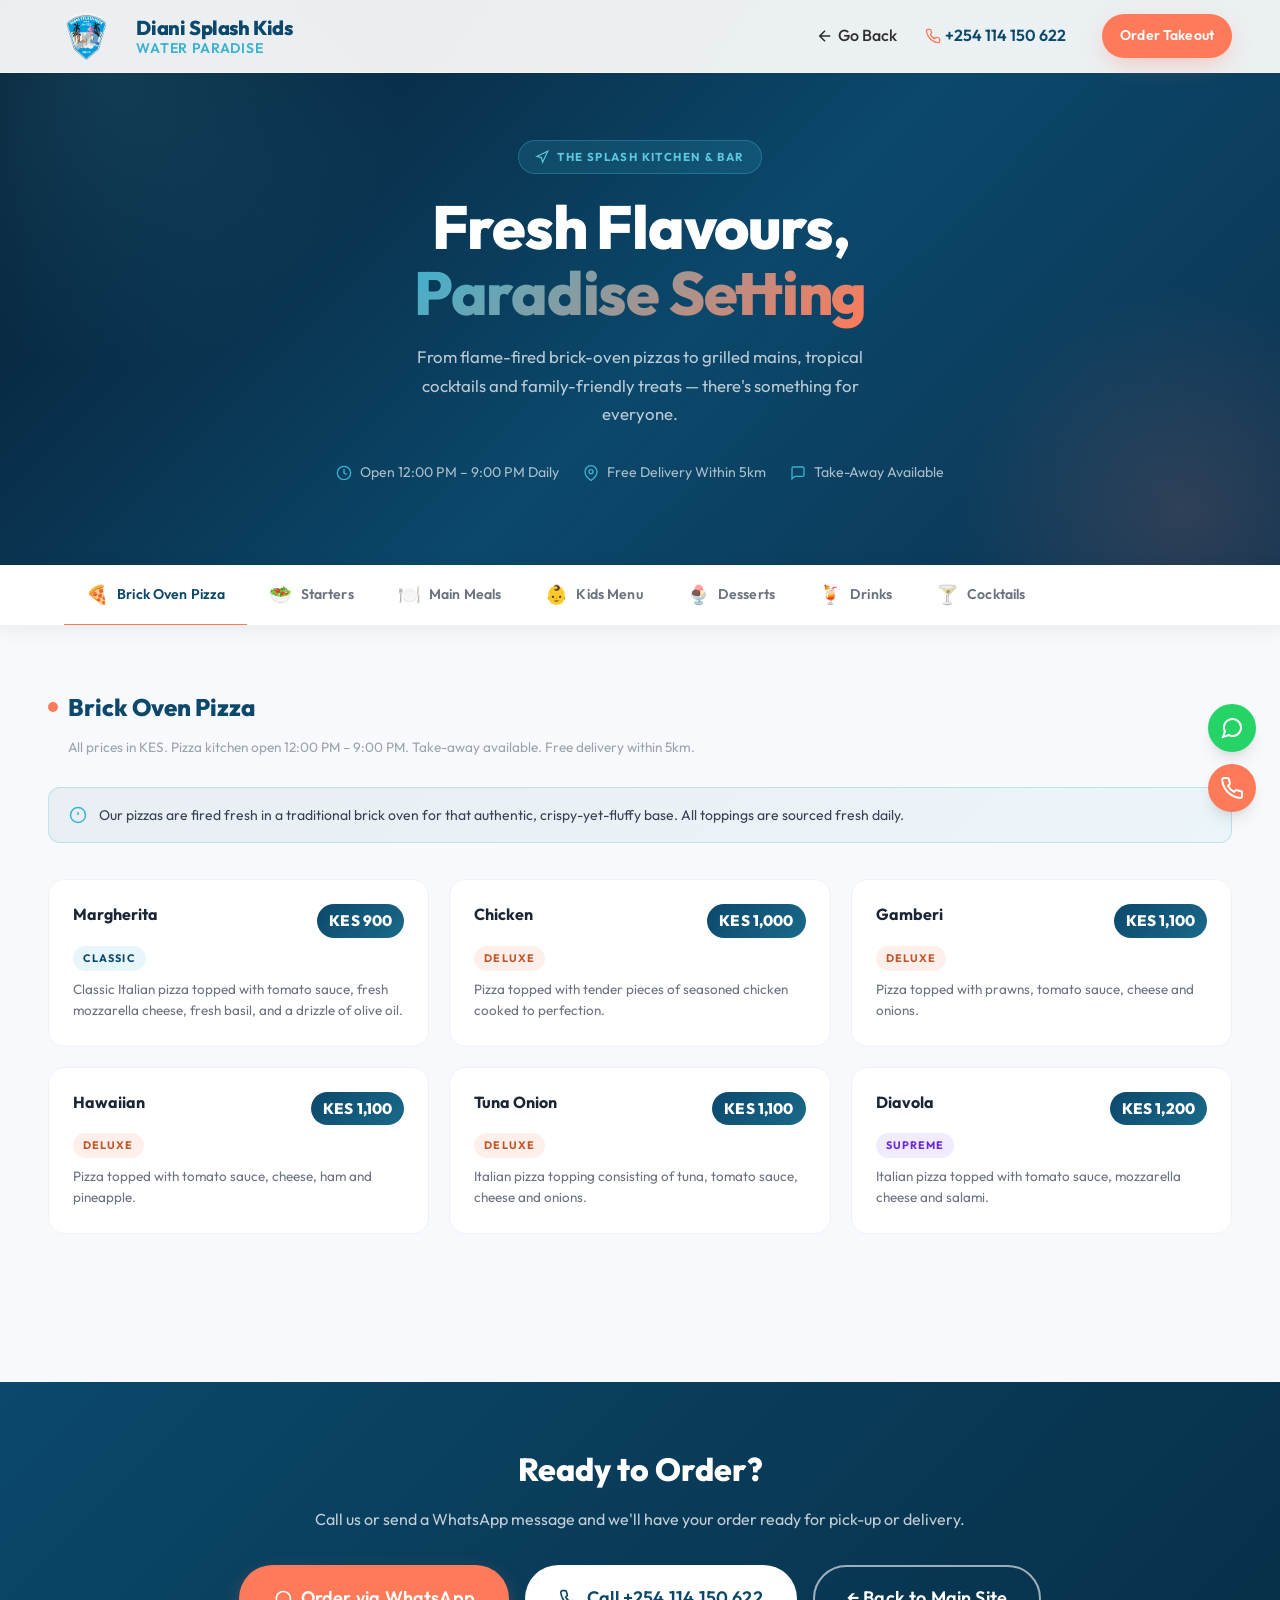
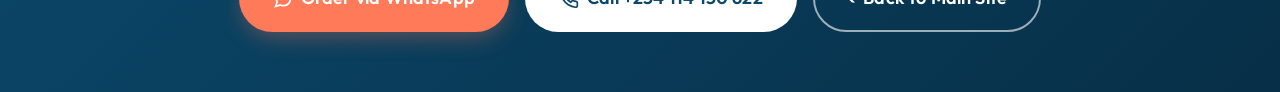
==== commit 0ac7dad6: "Update menu header navigation" ====
--- a/menu.html
+++ b/menu.html
@@ -433,12 +433,12 @@
                     <span class="hamburger-line"></span>
                 </button>
                 <ul class="nav-list" id="navList" role="menubar">
-                    <li role="none"><a href="index.html#attractions" class="nav-link" role="menuitem">Attractions</a></li>
-                    <li role="none"><a href="index.html#pricing" class="nav-link" role="menuitem">Prices</a></li>
-                    <li role="none"><a href="index.html#restaurant" class="nav-link" role="menuitem">Restaurant</a></li>
-                    <li role="none"><a href="index.html#location" class="nav-link" role="menuitem">Location</a></li>
-                    <li role="none"><a href="index.html#booking" class="nav-link" role="menuitem">Book Now</a></li>
-                    <li role="none"><a href="index.html#faq" class="nav-link" role="menuitem">FAQ</a></li>
+                    <li role="none">
+                        <a href="index.html" class="nav-link" role="menuitem" style="display: flex; align-items: center; gap: 4px;">
+                            <svg width="18" height="18" viewBox="0 0 24 24" fill="none" stroke="currentColor" stroke-width="2" aria-hidden="true"><path d="M19 12H5M12 19l-7-7 7-7"/></svg>
+                            Go Back
+                        </a>
+                    </li>
                     <li role="none"><a href="tel:+254114150622" class="nav-link phone-link" role="menuitem">
                         <svg width="16" height="16" viewBox="0 0 24 24" fill="none" stroke="currentColor" stroke-width="2" aria-hidden="true"><path d="M22 16.92v3a2 2 0 0 1-2.18 2 19.79 19.79 0 0 1-8.63-3.07 19.5 19.5 0 0 1-6-6 19.79 19.79 0 0 1-3.07-8.67A2 2 0 0 1 4.11 2h3a2 2 0 0 1 2 1.72 12.84 12.84 0 0 0 .7 2.81 2 2 0 0 1-.45 2.11L8.09 9.91a16 16 0 0 0 6 6l1.27-1.27a2 2 0 0 1 2.11-.45 12.84 12.84 0 0 0 2.81.7A2 2 0 0 1 22 16.92z"/></svg>
                         +254 114 150 622
--- a/css/style.css
+++ b/css/style.css
@@ -3255,3 +3255,6 @@
 
 
 
+
+.sr-only { position: absolute; width: 1px; height: 1px; padding: 0; margin: -1px; overflow: hidden; clip: rect(0, 0, 0, 0); white-space: nowrap; border-width: 0; }
+
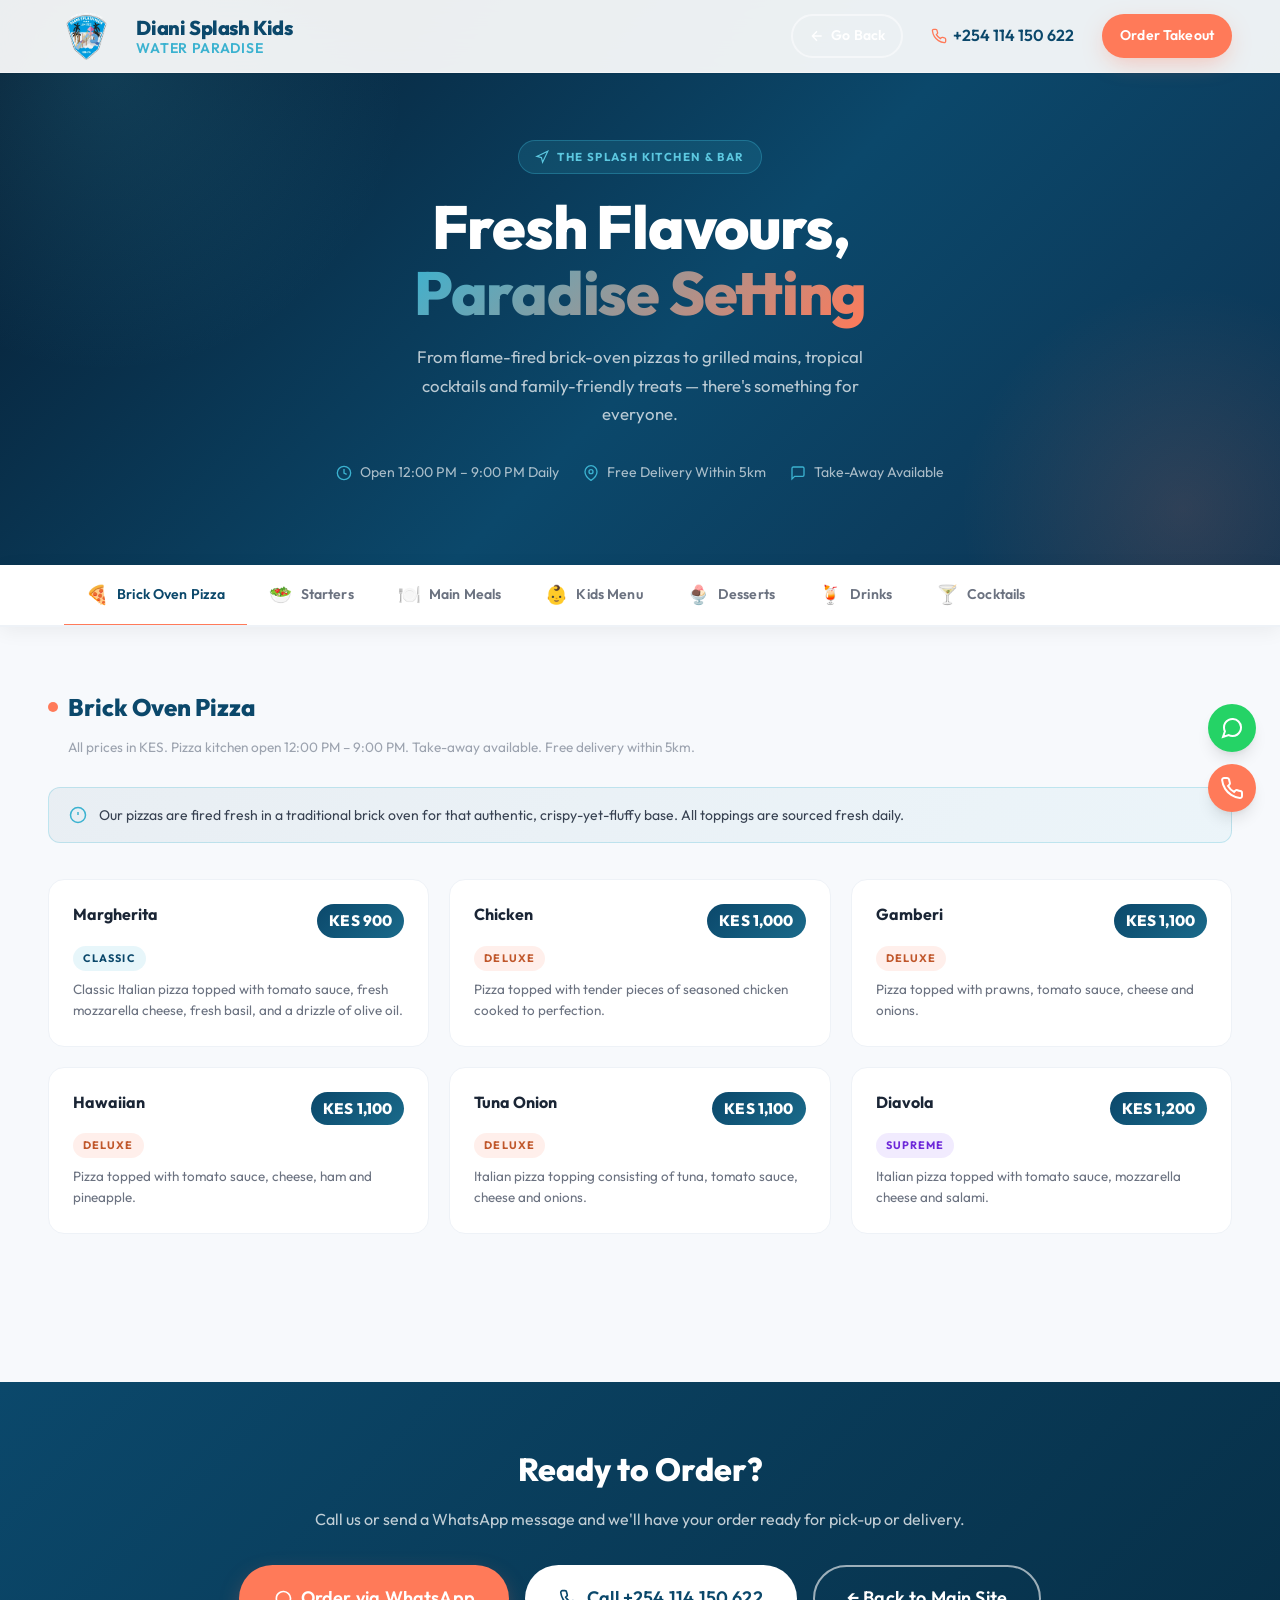
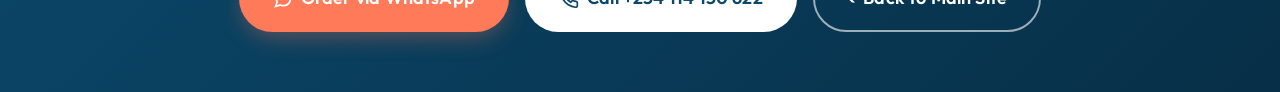
==== commit ca3df317: "Simplify mobile header for menu page" ====
--- a/menu.html
+++ b/menu.html
@@ -426,25 +426,18 @@
                     <span class="logo-tagline">Water Paradise</span>
                 </div>
             </a>
-            <nav class="main-nav" aria-label="Main Navigation">
-                <button class="mobile-menu-toggle" id="menuToggle" aria-label="Toggle navigation menu" aria-expanded="false">
-                    <span class="hamburger-line"></span>
-                    <span class="hamburger-line"></span>
-                    <span class="hamburger-line"></span>
-                </button>
-                <ul class="nav-list" id="navList" role="menubar">
-                    <li role="none">
-                        <a href="index.html" class="nav-link" role="menuitem" style="display: flex; align-items: center; gap: 4px;">
-                            <svg width="18" height="18" viewBox="0 0 24 24" fill="none" stroke="currentColor" stroke-width="2" aria-hidden="true"><path d="M19 12H5M12 19l-7-7 7-7"/></svg>
-                            Go Back
-                        </a>
-                    </li>
-                    <li role="none"><a href="tel:+254114150622" class="nav-link phone-link" role="menuitem">
+            <nav aria-label="Menu Navigation" style="display: flex; align-items: center; gap: 1rem;">
+                <a href="index.html" class="btn btn-outline btn-small" style="display: flex; align-items: center; gap: 6px; padding: 0.5rem 1rem;">
+                    <svg width="16" height="16" viewBox="0 0 24 24" fill="none" stroke="currentColor" stroke-width="2" aria-hidden="true"><path d="M19 12H5M12 19l-7-7 7-7"/></svg>
+                    Go Back
+                </a>
+                <div class="desktop-only" style="display: flex; align-items: center; gap: 1rem;">
+                    <a href="tel:+254114150622" class="nav-link phone-link" style="display: flex; align-items: center; gap: 6px; font-weight: 600; color: var(--ocean-deep);">
                         <svg width="16" height="16" viewBox="0 0 24 24" fill="none" stroke="currentColor" stroke-width="2" aria-hidden="true"><path d="M22 16.92v3a2 2 0 0 1-2.18 2 19.79 19.79 0 0 1-8.63-3.07 19.5 19.5 0 0 1-6-6 19.79 19.79 0 0 1-3.07-8.67A2 2 0 0 1 4.11 2h3a2 2 0 0 1 2 1.72 12.84 12.84 0 0 0 .7 2.81 2 2 0 0 1-.45 2.11L8.09 9.91a16 16 0 0 0 6 6l1.27-1.27a2 2 0 0 1 2.11-.45 12.84 12.84 0 0 0 2.81.7A2 2 0 0 1 22 16.92z"/></svg>
                         +254 114 150 622
-                    </a></li>
-                </ul>
-                <a href="https://wa.me/254114150622?text=Hello%20Diani%20Splash%20Kids,%20I'd%20like%20to%20order%20some%20takeaway%20food!" target="_blank" rel="noopener" class="btn btn-coral btn-small header-cta">Order Takeout</a>
+                    </a>
+                    <a href="https://wa.me/254114150622?text=Hello%20Diani%20Splash%20Kids,%20I'd%20like%20to%20order%20some%20takeaway%20food!" target="_blank" rel="noopener" class="btn btn-coral btn-small">Order Takeout</a>
+                </div>
             </nav>
         </div>
     </header>
--- a/css/style.css
+++ b/css/style.css
@@ -3258,3 +3258,6 @@
 
 .sr-only { position: absolute; width: 1px; height: 1px; padding: 0; margin: -1px; overflow: hidden; clip: rect(0, 0, 0, 0); white-space: nowrap; border-width: 0; }
 
+
+@media (max-width: 992px) { .desktop-only { display: none !important; } }
+
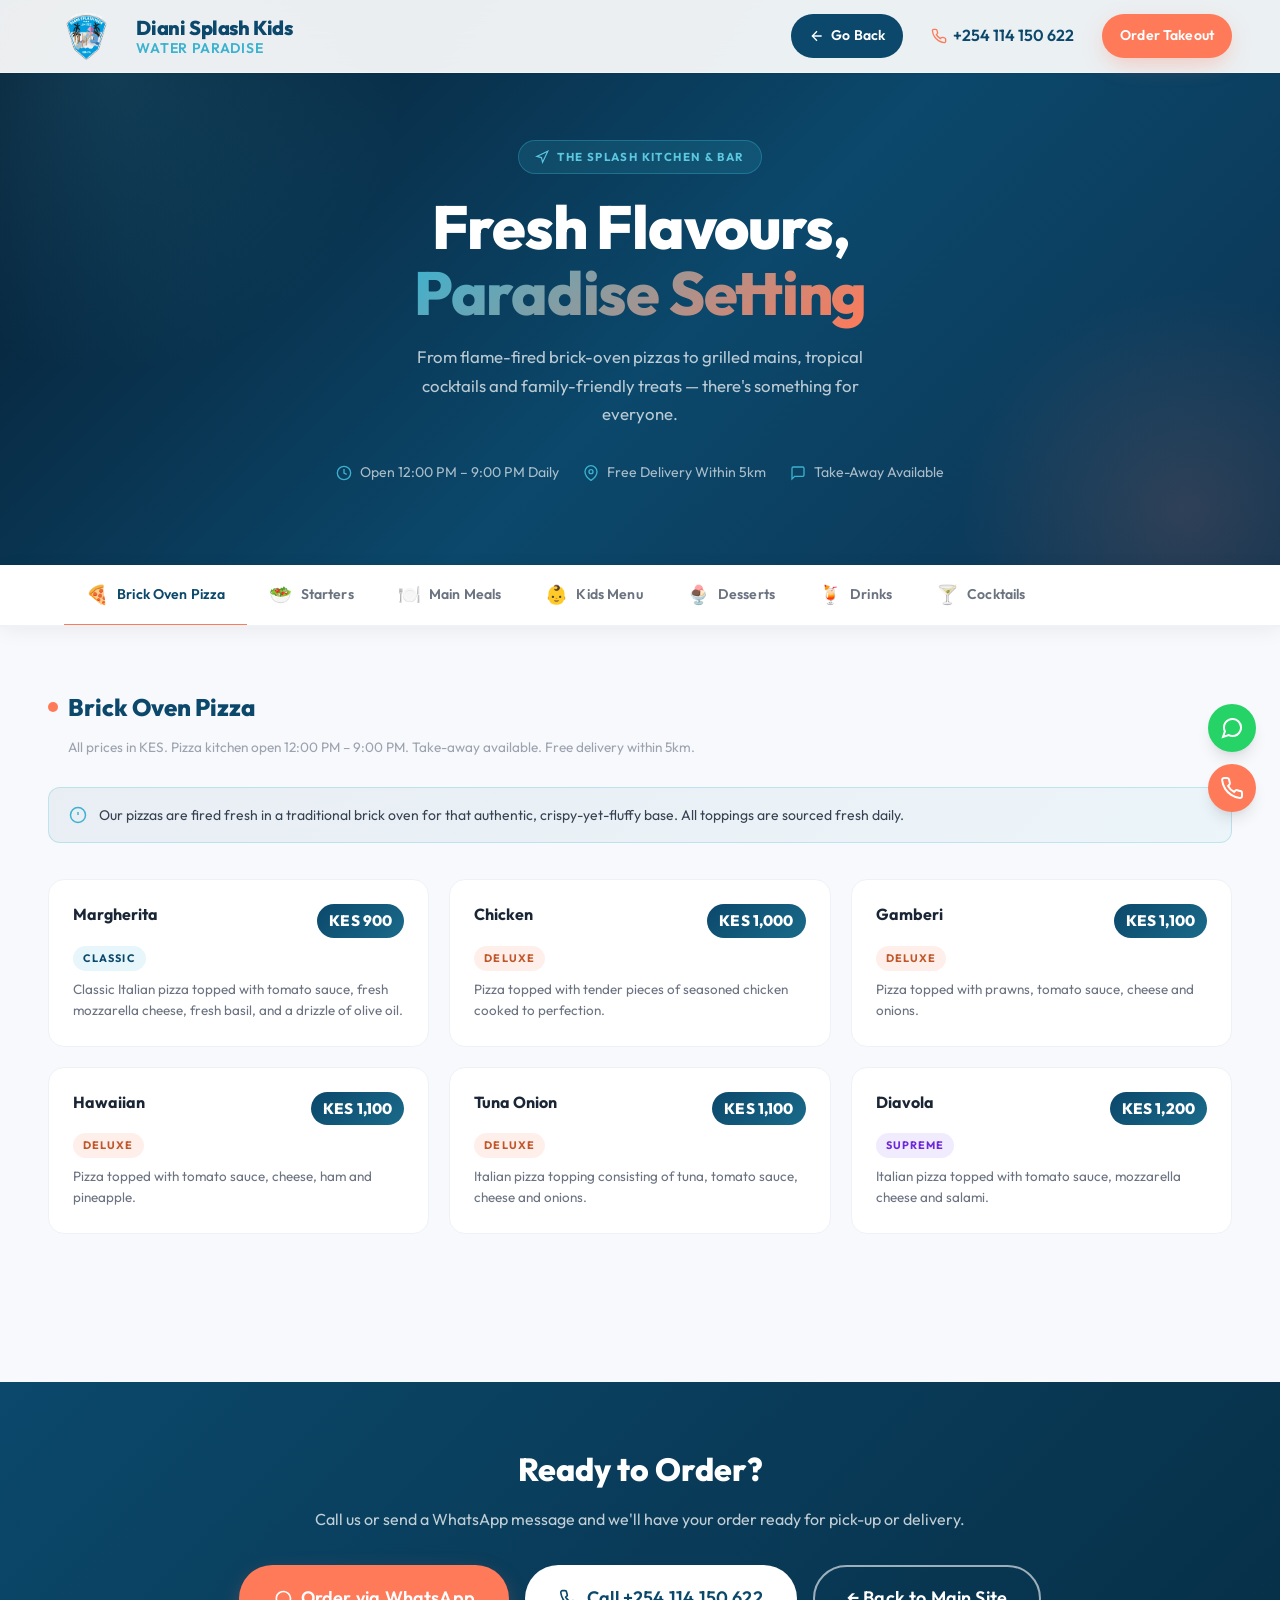
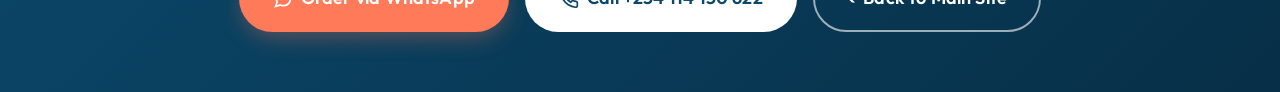
==== commit ba4fb99c: "Update Go Back button color to blue (primary) for visibility" ====
--- a/menu.html
+++ b/menu.html
@@ -427,7 +427,7 @@
                 </div>
             </a>
             <nav aria-label="Menu Navigation" style="display: flex; align-items: center; gap: 1rem;">
-                <a href="index.html" class="btn btn-outline btn-small" style="display: flex; align-items: center; gap: 6px; padding: 0.5rem 1rem;">
+                <a href="index.html" class="btn btn-primary btn-small" style="display: flex; align-items: center; gap: 6px; padding: 0.5rem 1rem;">
                     <svg width="16" height="16" viewBox="0 0 24 24" fill="none" stroke="currentColor" stroke-width="2" aria-hidden="true"><path d="M19 12H5M12 19l-7-7 7-7"/></svg>
                     Go Back
                 </a>
